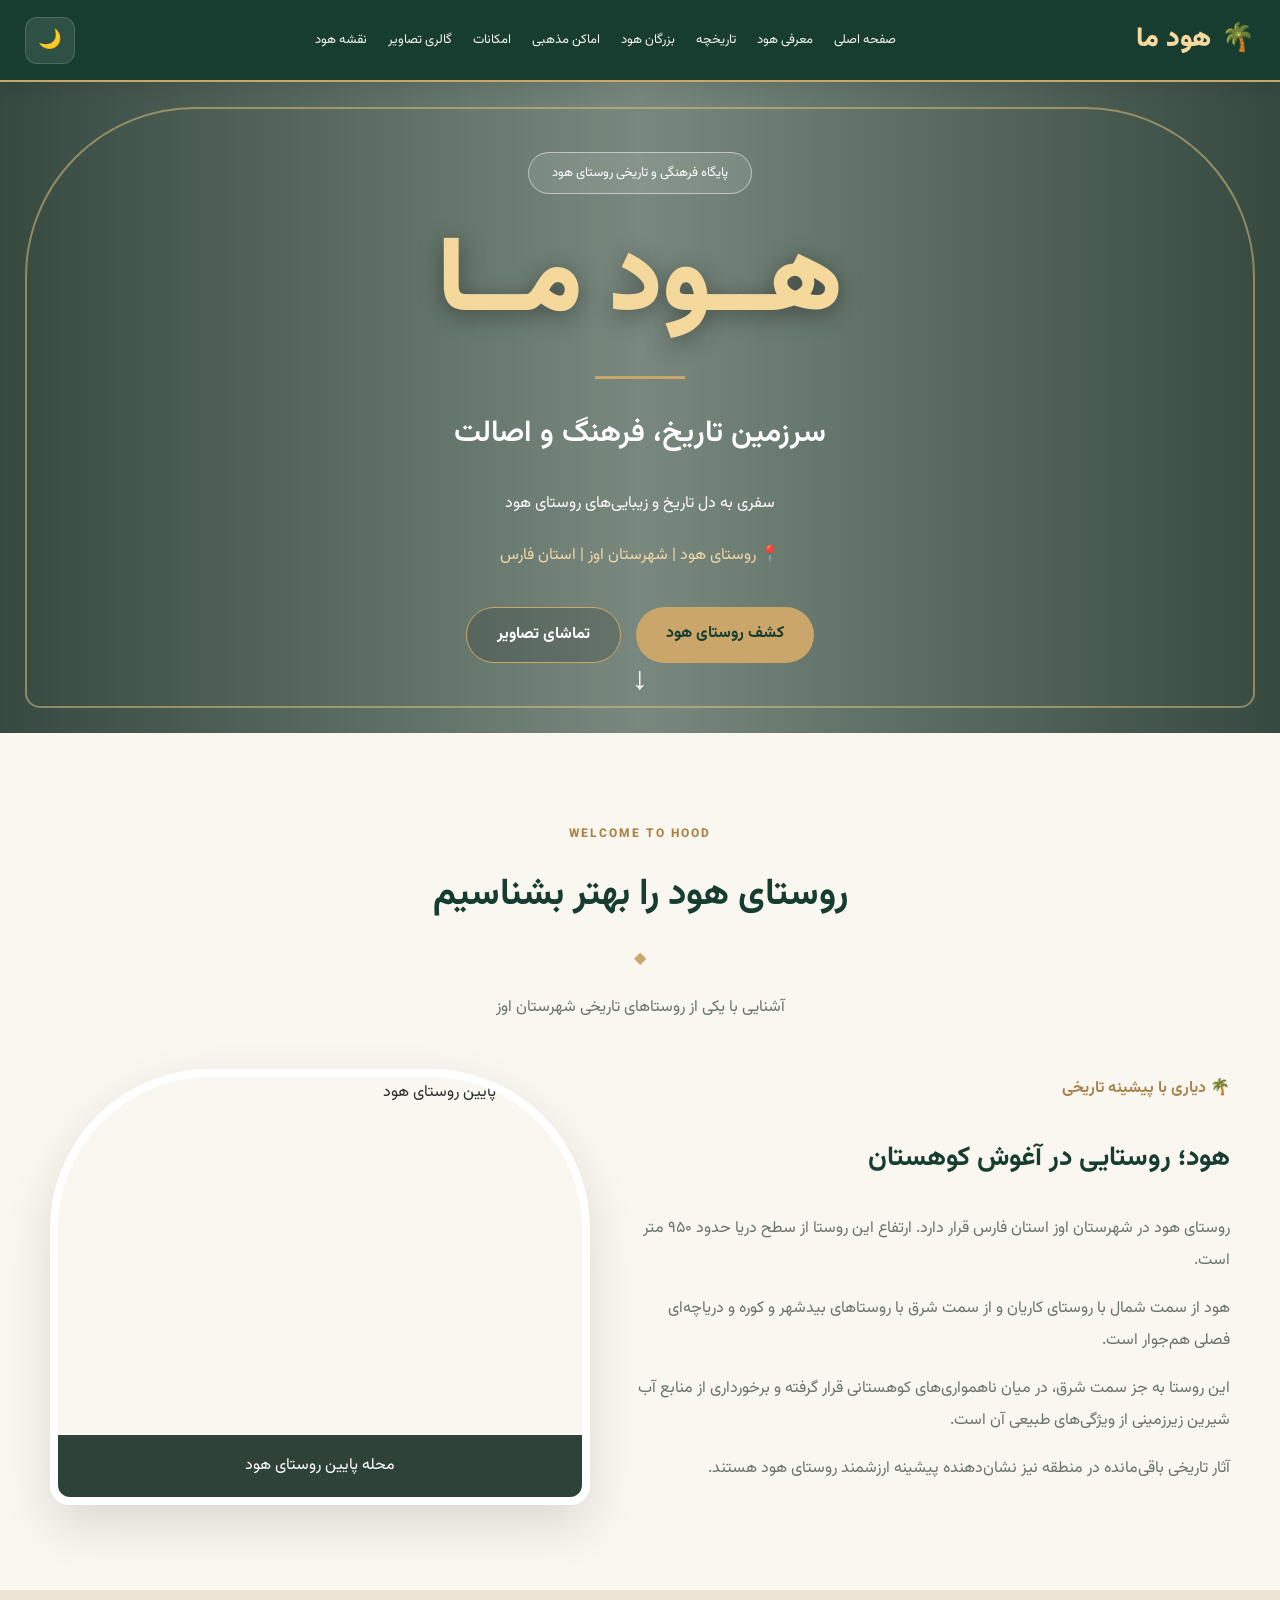
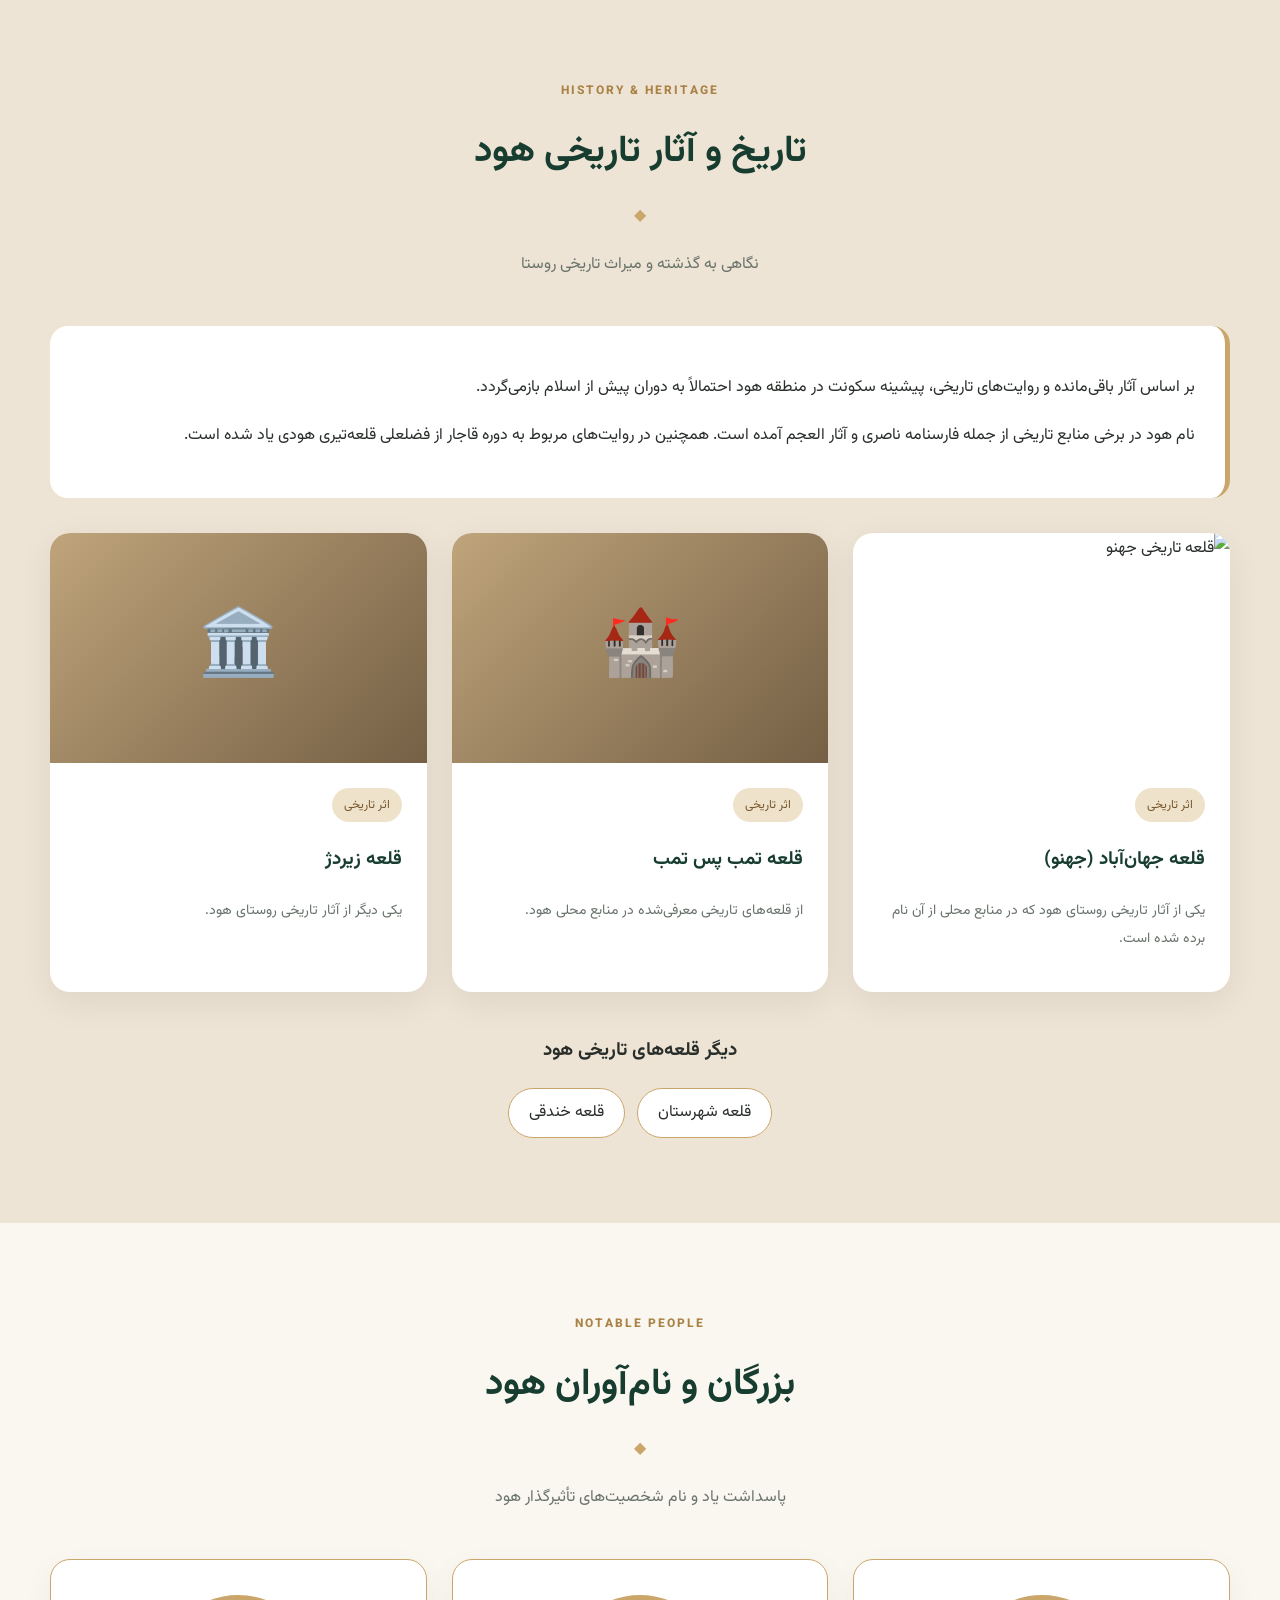
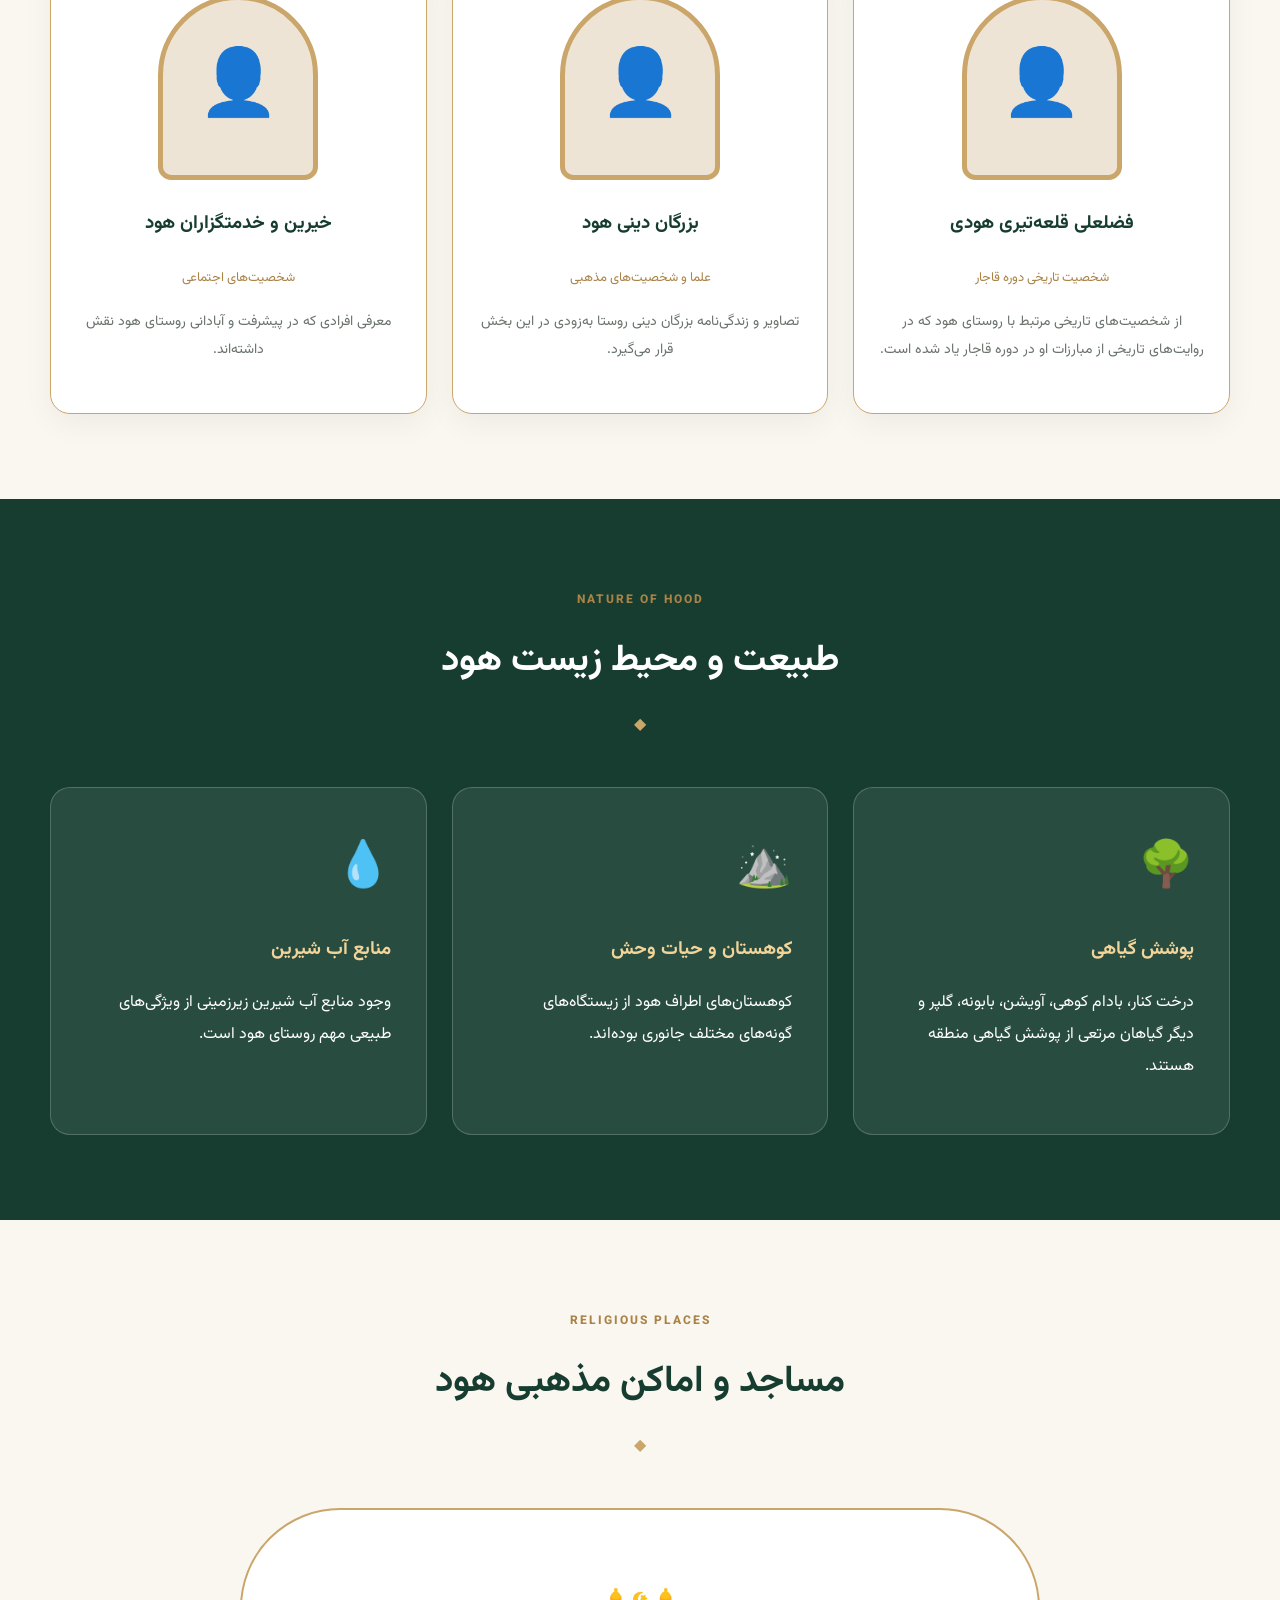
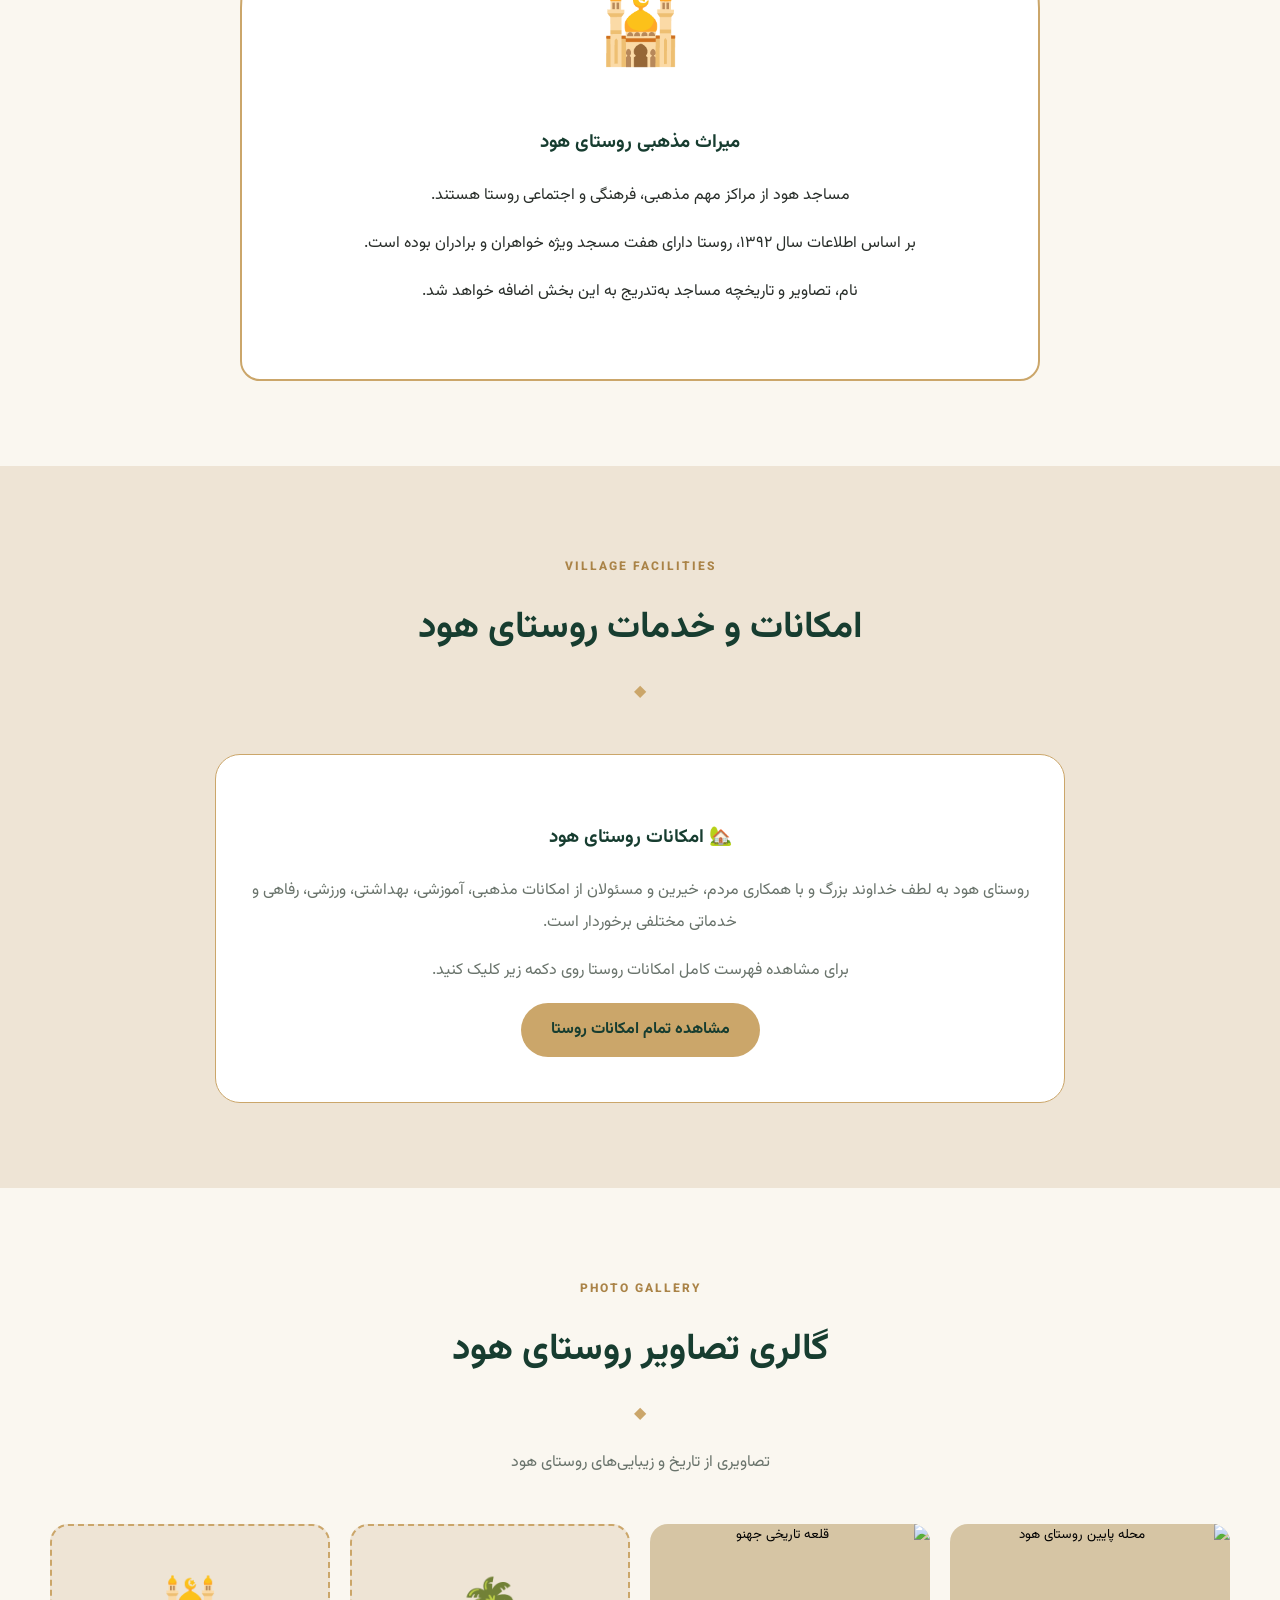
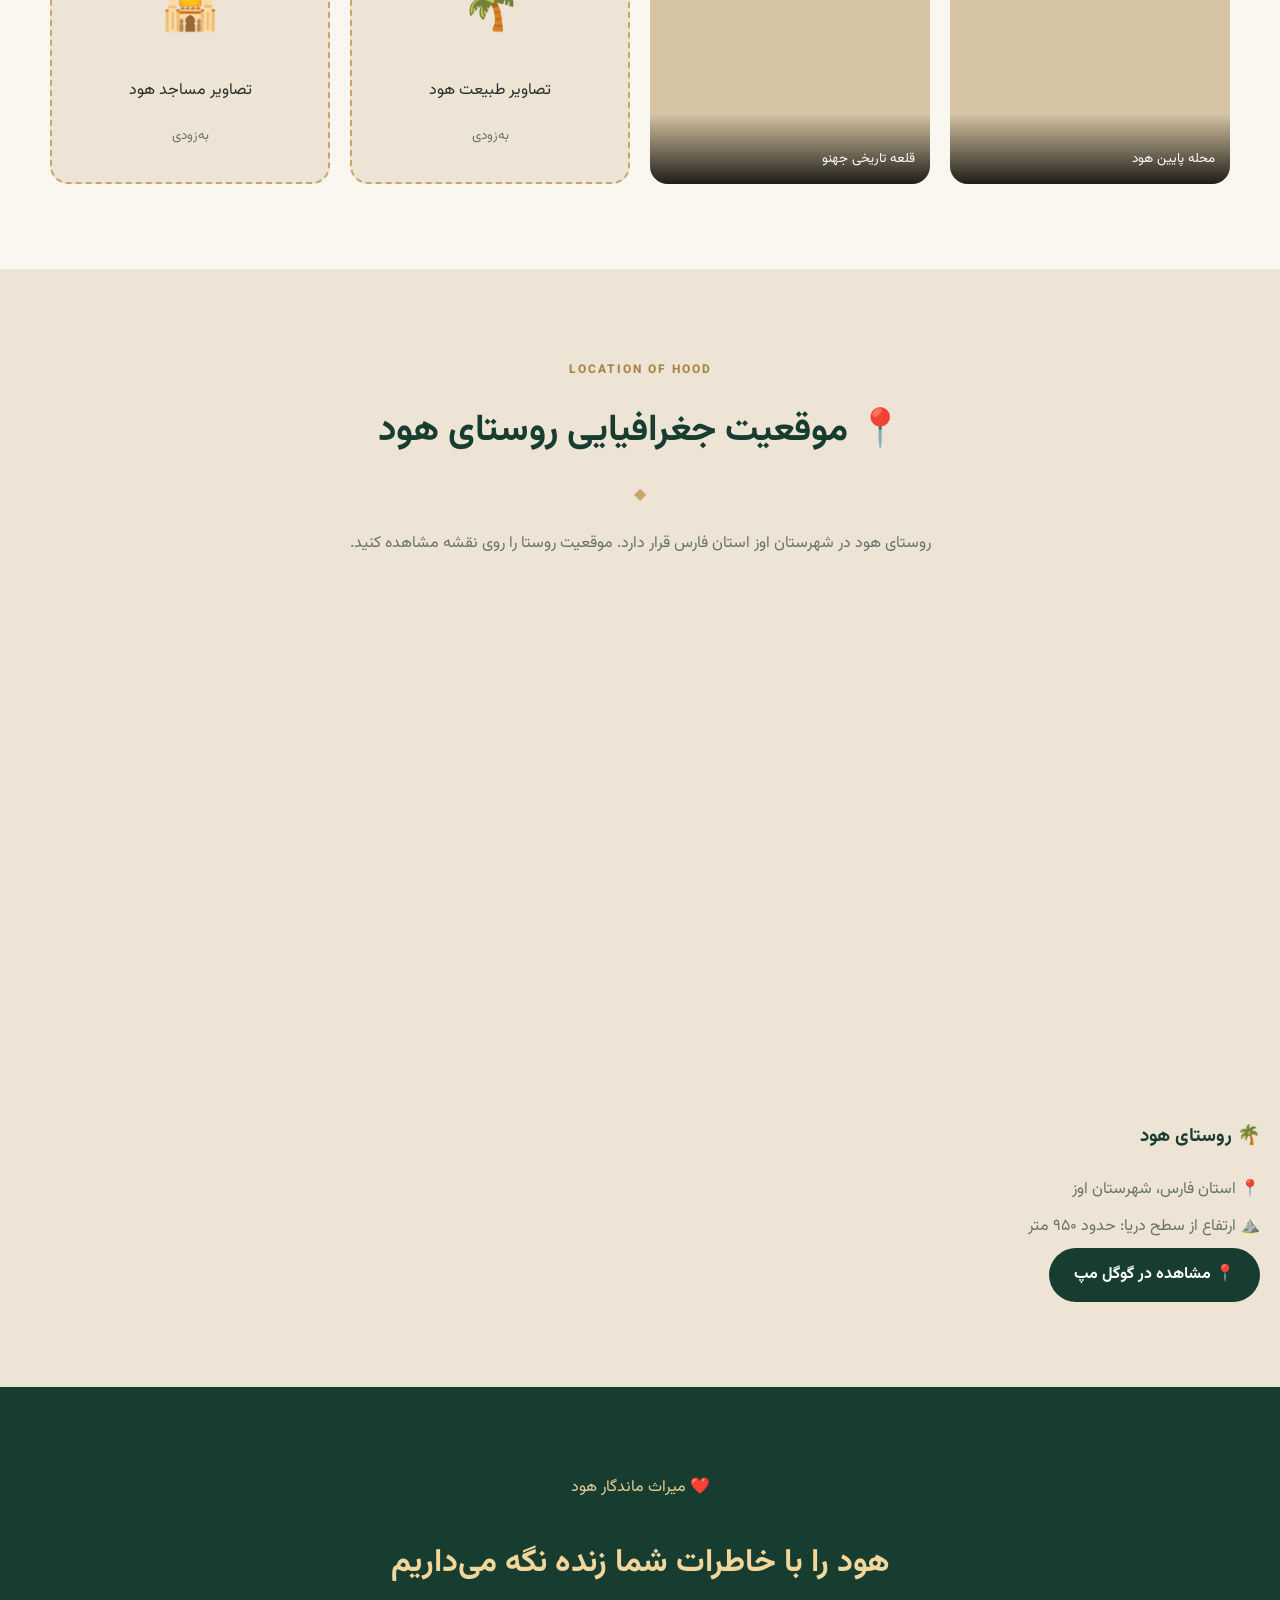
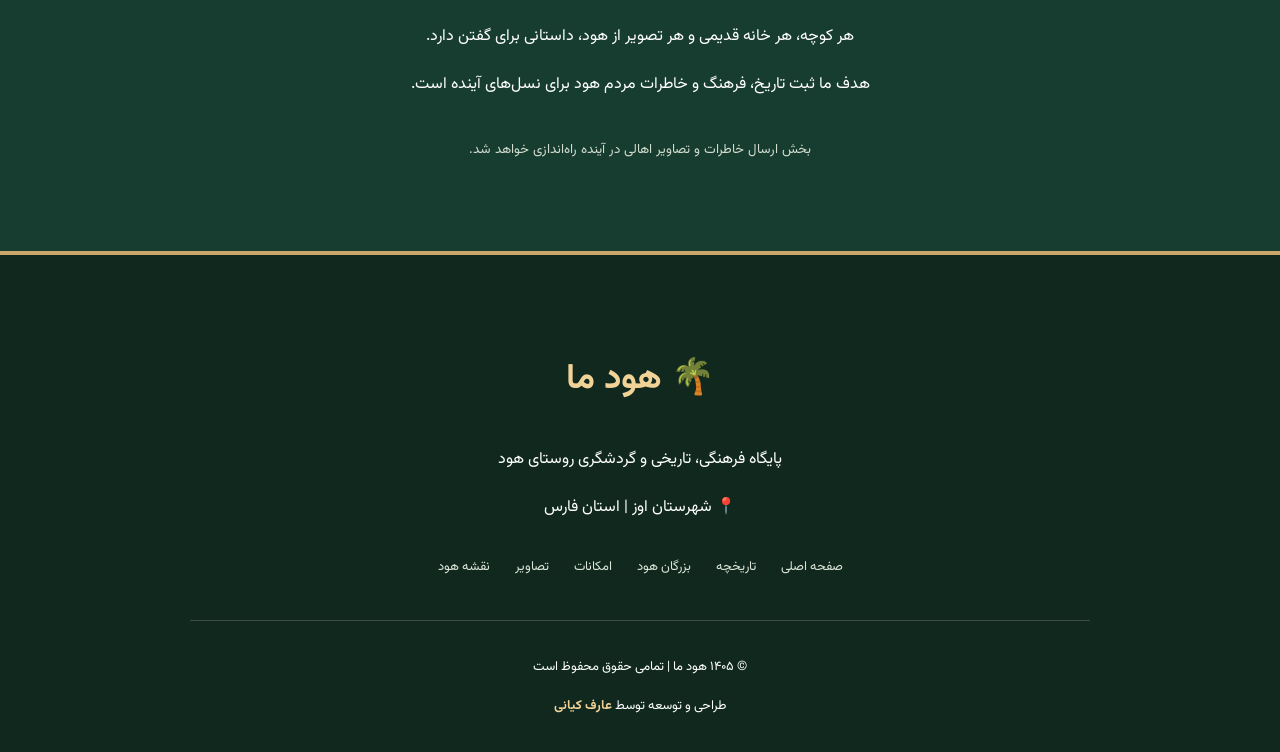
==== index.html @ dbaf9553 "Update index.html" ====
<!DOCTYPE html>
<html lang="fa" dir="rtl">

<head>
<meta charset="UTF-8">
<meta name="viewport" content="width=device-width, initial-scale=1.0">

<title>هود ما | پایگاه فرهنگی و تاریخی روستای هود</title>

<meta name="description" content="پایگاه فرهنگی، تاریخی و گردشگری روستای هود، شهرستان اوز، استان فارس. معرفی تاریخچه، بزرگان، مساجد، طبیعت، امکانات و تصاویر هود.">

<meta name="theme-color" content="#173d30">

<link rel="preconnect" href="https://fonts.googleapis.com">

<link href="https://fonts.googleapis.com/css2?family=Vazirmatn:wght@400;500;600;700;800;900&display=swap" rel="stylesheet">

<style>

/* =========================
   HOOD MA - VERSION 5
   Designed by Aref Kiani
========================= */

:root {
  --green: #173d30;
  --green-light: #285744;
  --gold: #cba66a;
  --cream: #faf7f0;
  --sand: #eee4d5;
  --card: #ffffff;
  --text: #292e2a;
  --muted: #69736b;
  --border: #e5d8c3;
}

* {
  box-sizing: border-box;
}

html {
  scroll-behavior: smooth;
  scroll-padding-top: 90px;
}

body {
  margin: 0;
  font-family: "Vazirmatn", sans-serif;
  background: var(--cream);
  color: var(--text);
  line-height: 2;
}

body.dark {
  --cream: #111e19;
  --sand: #1c3026;
  --card: #20382c;
  --text: #f3eee3;
  --muted: #c2c8bf;
  --border: #385346;
}

a {
  text-decoration: none;
}

button {
  font-family: inherit;
  cursor: pointer;
}

img {
  max-width: 100%;
  display: block;
}

/* HEADER */

.header {
  position: sticky;
  top: 0;
  z-index: 1000;
  background: #173d30;
  border-bottom: 2px solid var(--gold);
  box-shadow: 0 5px 20px rgba(0,0,0,.1);
}

.header-inner {
  max-width: 1400px;
  margin: auto;
  min-height: 80px;
  padding: 10px 25px;
  display: flex;
  justify-content: space-between;
  align-items: center;
  gap: 20px;
}

.brand {
  display: flex;
  align-items: center;
  gap: 10px;
  font-size: 27px;
  font-weight: 900;
  color: #f6d99e;
  white-space: nowrap;
}

.nav {
  display: flex;
  align-items: center;
  gap: 21px;
}

.nav a {
  color: #f6f3ed;
  font-size: 13px;
  transition: .3s;
}

.nav a:hover {
  color: var(--gold);
}

.header-actions {
  display: flex;
  gap: 10px;
}

.icon-button {
  background: rgba(255,255,255,.1);
  color: white;
  border: 1px solid rgba(255,255,255,.15);
  border-radius: 12px;
  padding: 8px 12px;
  font-size: 19px;
}

.menu-toggle {
  display: none;
}

/* HERO */

.hero {
  min-height: 650px;
  position: relative;
  display: flex;
  align-items: center;
  justify-content: center;
  text-align: center;
  overflow: hidden;
  color: white;

  background-image:
    linear-gradient(
      90deg,
      rgba(10,35,25,.82),
      rgba(15,45,32,.55),
      rgba(10,35,25,.82)
    ),
    url("https://s5.picofile.com/file/8105186168/%D9%85%D8%AD%D9%84%D9%87_%D9%BE%D8%A7%DB%8C%DB%8C%D9%86.jpg");

  background-size: cover;
  background-position: center;
}

.hero-frame {
  position: absolute;
  inset: 25px;
  border: 2px solid rgba(232,196,132,.5);
  border-radius: 170px 170px 15px 15px;
  pointer-events: none;
}

.hero-content {
  position: relative;
  z-index: 2;
  padding: 70px 20px;
  max-width: 900px;
  animation: fadeUp 1s ease both;
}

.hero-badge {
  display: inline-block;
  border: 1px solid rgba(255,255,255,.5);
  background: rgba(255,255,255,.1);
  padding: 7px 23px;
  border-radius: 50px;
  font-size: 13px;
  backdrop-filter: blur(8px);
}

.hero h1 {
  font-size: clamp(55px,9vw,105px);
  font-weight: 900;
  color: #f5d89b;
  line-height: 1.5;
  margin: 12px 0;
  text-shadow: 0 5px 25px rgba(0,0,0,.4);
}

.hero-line {
  width: 90px;
  height: 3px;
  background: var(--gold);
  margin: 0 auto 25px;
}

.hero h2 {
  font-size: clamp(20px,3vw,30px);
  font-weight: 600;
}

.hero-location {
  margin-top: 20px;
  color: #f1d9a9;
}

.hero-buttons {
  display: flex;
  justify-content: center;
  gap: 15px;
  flex-wrap: wrap;
  margin-top: 35px;
}

.button {
  display: inline-block;
  border-radius: 50px;
  padding: 11px 30px;
  font-weight: 700;
  transition: .3s;
}

.button:hover {
  transform: translateY(-4px);
}

.button-gold {
  background: var(--gold);
  color: #173d30;
}

.button-outline {
  color: white;
  border: 1px solid var(--gold);
  background: rgba(0,0,0,.15);
}

.scroll-down {
  position: absolute;
  bottom: 20px;
  color: white;
  font-size: 32px;
  z-index: 5;
  animation: bounce 2s infinite;
}

/* GENERAL SECTIONS */

.section {
  padding: 85px 20px;
}

.container {
  max-width: 1180px;
  margin: auto;
}

.section-heading {
  text-align: center;
  margin-bottom: 45px;
}

.section-label {
  color: #aa8347;
  font-size: 12px;
  font-weight: 800;
  letter-spacing: 2px;
}

.section-heading h2 {
  font-size: clamp(25px,4vw,37px);
  color: var(--green);
  margin: 8px 0;
}

.dark .section-heading h2 {
  color: #e5c78d;
}

.heading-decoration {
  color: var(--gold);
  margin: 12px auto;
}

.section-heading p {
  color: var(--muted);
}

/* ABOUT */

.about-grid {
  display: grid;
  grid-template-columns: 1.1fr 1fr;
  gap: 45px;
  align-items: center;
}

.about-content h3 {
  color: var(--green);
  font-size: 27px;
}

.dark .about-content h3 {
  color: #e5c78d;
}

.about-content p {
  color: var(--muted);
}

.small-title {
  color: #a7834e;
  font-weight: 700;
}

.about-image {
  position: relative;
  overflow: hidden;
  border-radius: 160px 160px 20px 20px;
  border: 8px solid var(--card);
  box-shadow: 0 20px 50px rgba(0,0,0,.12);
}

.about-image img {
  width: 100%;
  height: 420px;
  object-fit: cover;
}

.image-caption {
  position: absolute;
  bottom: 0;
  left: 0;
  right: 0;
  padding: 15px;
  color: white;
  text-align: center;
  background: rgba(12,35,24,.85);
}

/* HISTORY */

.history-section {
  background: var(--sand);
}

.history-intro {
  background: var(--card);
  padding: 30px;
  border-radius: 18px;
  border-right: 5px solid var(--gold);
  margin-bottom: 35px;
}

.cards-grid {
  display: grid;
  grid-template-columns: repeat(3,1fr);
  gap: 25px;
}

.history-card {
  background: var(--card);
  border-radius: 20px;
  overflow: hidden;
  box-shadow: 0 10px 35px rgba(0,0,0,.07);
  transition: .3s;
}

.history-card:hover {
  transform: translateY(-7px);
}

.card-image,
.card-placeholder {
  height: 230px;
  overflow: hidden;
}

.card-image img {
  width: 100%;
  height: 100%;
  object-fit: cover;
}

.card-placeholder {
  background: linear-gradient(135deg,#bfa47b,#756045);
  display: flex;
  align-items: center;
  justify-content: center;
  font-size: 65px;
}

.card-content {
  padding: 25px;
}

.card-content h3 {
  color: var(--green);
}

.dark .card-content h3 {
  color: #e5c78d;
}

.card-content p {
  color: var(--muted);
  font-size: 14px;
}

.card-label {
  display: inline-block;
  background: #eee2cb;
  color: #75562d;
  border-radius: 30px;
  padding: 5px 12px;
  font-size: 12px;
}

.other-castles {
  text-align: center;
  margin-top: 40px;
}

.castle-tags {
  display: flex;
  justify-content: center;
  flex-wrap: wrap;
  gap: 12px;
}

.castle-tags span {
  padding: 8px 20px;
  background: var(--card);
  border: 1px solid var(--gold);
  border-radius: 30px;
}

/* ELDERS */

.elders-grid {
  display: grid;
  grid-template-columns: repeat(3,1fr);
  gap: 25px;
}

.elder-card {
  background: var(--card);
  padding: 35px 25px;
  text-align: center;
  border-radius: 20px;
  border: 1px solid var(--gold);
  box-shadow: 0 10px 30px rgba(0,0,0,.05);
  transition: .3s;
}

.elder-card:hover {
  transform: translateY(-6px);
}

.elder-photo {
  width: 160px;
  height: 185px;
  margin: 0 auto 25px;
  background: var(--sand);
  border: 5px solid var(--gold);
  border-radius: 90px 90px 15px 15px;
  display: flex;
  align-items: center;
  justify-content: center;
  font-size: 65px;
  overflow: hidden;
}

.elder-photo img {
  width: 100%;
  height: 100%;
  object-fit: cover;
}

.elder-card h3 {
  color: var(--green);
}

.dark .elder-card h3 {
  color: #e5c78d;
}

.elder-title {
  color: #aa8347;
  font-size: 13px;
}

.elder-card p {
  color: var(--muted);
  font-size: 14px;
}

/* NATURE */

.nature-section {
  background: var(--green);
  color: white;
}

.nature-section .section-heading h2 {
  color: white;
}

.nature-card {
  padding: 35px;
  background: rgba(255,255,255,.08);
  border: 1px solid rgba(255,255,255,.2);
  border-radius: 20px;
}

.nature-icon {
  font-size: 45px;
}

.nature-card h3 {
  color: #f2d499;
}

/* MOSQUES */

.mosque-box {
  max-width: 800px;
  text-align: center;
  margin: auto;
  background: var(--card);
  border: 2px solid var(--gold);
  border-radius: 100px 100px 20px 20px;
  padding: 55px 35px;
}

.mosque-icon {
  font-size: 70px;
}

.mosque-box h3 {
  color: var(--green);
}

.dark .mosque-box h3 {
  color: #e5c78d;
}

/* FACILITIES PREVIEW */

.facilities-preview {
  background: var(--sand);
}

.facilities-preview-box {
  background: var(--card);
  border-radius: 25px;
  padding: 45px 30px;
  text-align: center;
  border: 1px solid var(--gold);
  max-width: 850px;
  margin: auto;
}

.facilities-preview-box h3 {
  color: var(--green);
}

.dark .facilities-preview-box h3 {
  color: #e5c78d;
}

.facilities-preview-box p {
  color: var(--muted);
}

/* GALLERY */

.gallery-grid {
  display: grid;
  grid-template-columns: repeat(4,1fr);
  gap: 20px;
}

.gallery-item {
  position: relative;
  height: 260px;
  border: 0;
  padding: 0;
  overflow: hidden;
  border-radius: 18px;
  background: #d6c5a4;
}

.gallery-item img {
  width: 100%;
  height: 100%;
  object-fit: cover;
  transition: .4s;
}

.gallery-item:hover img {
  transform: scale(1.08);
}

.gallery-item span {
  position: absolute;
  bottom: 0;
  right: 0;
  left: 0;
  color: white;
  background: linear-gradient(transparent,rgba(0,0,0,.85));
  padding: 35px 15px 15px;
  text-align: right;
}

.gallery-placeholder {
  height: 260px;
  border: 2px dashed var(--gold);
  border-radius: 18px;
  background: var(--sand);
  display: flex;
  flex-direction: column;
  align-items: center;
  justify-content: center;
}

.gallery-placeholder div {
  font-size: 50px;
}

.gallery-placeholder small {
  color: var(--muted);
}

/* MAP */

.map-section {
  background: var(--sand);
}

.map-container {
  border-radius: 22px;
  overflow: hidden;
  border: 5px solid var(--card);
  box-shadow: 0 15px 45px rgba(0,0,0,.12);
  outline: 1px solid var(--gold);
}

.map-container iframe {
  display: block;
  width: 100%;
  height: 550px;
  border: none;
}

.map-location h3 {
  color: var(--green);
  margin-top: 0;
}

.dark .map-location h3 {
  color: #e5c78d;
}

.map-location p {
  margin: 5px 0;
  color: var(--muted);
}

.map-btn {
  display: inline-block;
  padding: 11px 25px;
  border-radius: 30px;
  background: var(--green);
  color: white;
  font-weight: 700;
  transition: .3s;
}

.map-btn:hover {
  transform: translateY(-3px);
  background: var(--green-light);
}

/* COMMUNITY */

.community-section {
  background: var(--green);
}

.community-content {
  text-align: center;
  max-width: 800px;
  margin: auto;
  color: white;
}

.community-content span {
  color: #e9cc92;
}

.community-content h2 {
  font-size: 32px;
  color: #f3d69c;
}

.community-content small {
  display: inline-block;
  margin-top: 20px;
  color: #d2dccf;
}

/* FOOTER */

footer {
  background: #10281e;
  color: white;
  text-align: center;
  padding: 60px 20px 20px;
  border-top: 4px solid var(--gold);
}

.footer-content h2 {
  font-size: 35px;
  color: #f1d398;
}

.footer-links {
  display: flex;
  justify-content: center;
  flex-wrap: wrap;
  gap: 25px;
  margin-top: 30px;
}

.footer-links a {
  color: #dce5d8;
  font-size: 13px;
}

.footer-bottom {
  border-top: 1px solid #3a5144;
  max-width: 900px;
  margin: 40px auto 0;
  padding-top: 20px;
  font-size: 13px;
}

.footer-bottom strong {
  color: #f1d398;
}

/* LIGHTBOX */

.lightbox {
  display: none;
  position: fixed;
  inset: 0;
  z-index: 9999;
  background: rgba(0,0,0,.94);
  align-items: center;
  justify-content: center;
  flex-direction: column;
  padding: 50px 20px;
}

.lightbox.active {
  display: flex;
}

.lightbox img {
  max-width: 95%;
  max-height: 78vh;
  object-fit: contain;
  border-radius: 10px;
}

.lightbox p {
  color: white;
}

.lightbox-close {
  position: absolute;
  top: 15px;
  left: 25px;
  background: transparent;
  border: none;
  color: white;
  font-size: 45px;
}

/* ANIMATIONS */

@keyframes fadeUp {
  from {
    opacity: 0;
    transform: translateY(35px);
  }

  to {
    opacity: 1;
    transform: translateY(0);
  }
}

@keyframes bounce {
  0%,100% {
    transform: translateY(0);
  }

  50% {
    transform: translateY(10px);
  }
}

/* RESPONSIVE */

@media(max-width:1100px) {
  .nav {
    gap: 12px;
  }

  .nav a {
    font-size: 12px;
  }
}

@media(max-width:900px) {

  .menu-toggle {
    display: block;
  }

  .nav {
    display: none;
    position: absolute;
    top: 100%;
    right: 0;
    left: 0;
    background: #173d30;
    padding: 20px;
    flex-direction: column;
    border-bottom: 2px solid var(--gold);
  }

  .nav.open {
    display: flex;
  }

  .nav a {
    font-size: 15px;
    padding: 7px;
  }

  .about-grid {
    grid-template-columns: 1fr;
  }

  .cards-grid,
  .elders-grid {
    grid-template-columns: 1fr;
  }

  .gallery-grid {
    grid-template-columns: repeat(2,1fr);
  }

  .hero {
    min-height: 580px;
  }

  .hero-frame {
    inset: 15px;
    border-radius: 100px 100px 12px 12px;
  }
}

@media(max-width:600px) {

  .header-inner {
    padding: 10px 15px;
  }

  .brand {
    font-size: 23px;
  }

  .section {
    padding: 60px 18px;
  }

  .hero h1 {
    font-size: 60px;
  }

  .hero-badge {
    font-size: 11px;
  }

  .about-image img {
    height: 310px;
  }

  .gallery-grid {
    grid-template-columns: 1fr;
  }

  .gallery-item,
  .gallery-placeholder {
    height: 250px;
  }

  .mosque-box {
    padding: 45px 20px;
  }

  .map-container iframe {
    height: 350px;
  }

  .map-info {
    padding: 22px;
  }

  .community-content h2 {
    font-size: 25px;
  }
}

@media(prefers-reduced-motion:reduce) {
  *,
  *::before,
  *::after {
    animation: none !important;
    transition: none !important;
    scroll-behavior: auto !important;
  }
}
/* =====================================
   HOOD MA V6 - MOBILE FIRST ENHANCEMENTS
===================================== */

/* Bottom Navigation */

.mobile-bottom-nav {
  display: none;
}

.mobile-more-menu {
  display: none;
}

@media (max-width: 900px) {

  body {
    padding-bottom: calc(75px + env(safe-area-inset-bottom));
  }

  .mobile-bottom-nav {
    position: fixed;
    bottom: 0;
    right: 0;
    left: 0;
    z-index: 2000;

    display: grid;
    grid-template-columns: repeat(5, 1fr);

    background: #ffffff;
    border-top: 1px solid #e8e3d9;

    box-shadow: 0 -5px 25px rgba(0,0,0,.08);

    padding: 7px 5px calc(7px + env(safe-area-inset-bottom));
  }

  .bottom-nav-item {
    display: flex;
    flex-direction: column;
    align-items: center;
    justify-content: center;

    gap: 2px;

    background: transparent;
    border: none;

    color: #777;

    font-family: Vazirmatn, sans-serif;
    font-size: 10px;

    min-height: 54px;
    padding: 4px 2px;

    text-decoration: none;
    cursor: pointer;
  }

  .bottom-icon {
    font-size: 25px;
    line-height: 1.2;
  }

  .bottom-nav-item:hover,
  .bottom-nav-item.active {
    color: #173d30;
  }

  .bottom-nav-item.active .bottom-icon {
    color: #b68a48;
  }

  /* More Menu */

  .mobile-more-menu:not([hidden]) {
    display: flex;
  }

  .mobile-more-menu {
    position: fixed;
    bottom: calc(75px + env(safe-area-inset-bottom));
    right: 12px;
    left: 12px;

    z-index: 1999;

    flex-direction: column;

    background: #ffffff;
    border: 1px solid #e5d8c3;
    border-radius: 22px;

    padding: 18px;

    box-shadow: 0 -10px 35px rgba(0,0,0,.15);

    max-height: 65vh;
    overflow-y: auto;
  }

  .more-menu-header {
    display: flex;
    justify-content: space-between;
    align-items: center;

    padding-bottom: 12px;
    margin-bottom: 8px;

    border-bottom: 1px solid #eee;
  }

  .more-menu-header strong {
    color: #173d30;
    font-size: 16px;
  }

  .more-menu-header button {
    border: none;
    background: #f3eee5;
    width: 35px;
    height: 35px;
    border-radius: 10px;
    font-size: 18px;
  }

  .mobile-more-menu a {
    padding: 12px 10px;
    color: #333;
    font-size: 14px;
    border-bottom: 1px solid #f2eee7;
  }

  .mobile-more-menu a:last-child {
    border-bottom: none;
  }

  /* Header */

  .header-inner {
    min-height: 65px;
    padding: 8px 16px;
  }

  /* Hero */

  .hero {
    min-height: 510px;
  }

  .hero-frame {
    inset: 12px;
    border-radius: 85px 85px 12px 12px;
  }

  .hero-content {
    padding: 50px 20px;
  }

  .hero h1 {
    font-size: clamp(48px, 12vw, 70px);
  }

  .hero h2 {
    font-size: 20px;
  }

  .hero-location {
    font-size: 13px;
  }

  .hero-buttons {
    gap: 10px;
  }

  .hero-buttons .button {
    padding: 10px 19px;
    font-size: 12px;
  }

  /* Sections */

  .section {
    padding: 55px 16px;
  }

  .section-heading {
    margin-bottom: 30px;
  }

  .section-heading h2 {
    font-size: 25px;
  }

  /* Cards */

  .history-card,
  .elder-card,
  .nature-card {
    border-radius: 18px;
  }

  .history-intro {
    padding: 22px;
  }

  /* Images */

  .about-image {
    border-radius: 100px 100px 16px 16px;
  }

  .about-image img {
    height: 300px;
  }

  /* Map */

  .map-container {
    border-radius: 16px;
  }

  .map-container iframe {
    height: 360px;
  }

  /* Footer */

  footer {
    padding-bottom: 35px;
  }

  /* Dark mode */

  body.dark .mobile-bottom-nav,
  body.dark .mobile-more-menu {
    background: #20382c;
    border-color: #385346;
  }

  body.dark .bottom-nav-item {
    color: #d3d9d0;
  }

  body.dark .bottom-nav-item.active {
    color: #f3d69c;
  }

  body.dark .mobile-more-menu a,
  body.dark .more-menu-header strong {
    color: #f3eee3;
  }

  body.dark .more-menu-header button {
    color: white;
    background: #385346;
  }
}
   /* Fix Mobile More Menu */

@media (max-width: 900px) {

  .mobile-bottom-nav {
    z-index: 2000;
  }

  .mobile-more-menu {
    z-index: 2001;
    bottom: calc(75px + env(safe-area-inset-bottom));
  }

  .mobile-more-menu[hidden] {
    display: none !important;
  }

  .mobile-more-menu:not([hidden]) {
    display: flex !important;
    flex-direction: column;
  }

}
</style>
   

</head>

<body>

<!-- HEADER -->

<header class="header">

<div class="header-inner">

<a href="#home" class="brand">
<span>🌴</span>
<span>هود ما</span>
</a>

<nav class="nav" id="nav">

<a href="#home">صفحه اصلی</a>
<a href="#about">معرفی هود</a>
<a href="#history">تاریخچه</a>
<a href="#elders">بزرگان هود</a>
<a href="#mosques">اماکن مذهبی</a>
<a href="facilities.html">امکانات</a>
<a href="#gallery">گالری تصاویر</a>
<a href="#map">نقشه هود</a>

</nav>

<div class="header-actions">

<button
id="themeToggle"
class="icon-button"
type="button"
aria-label="تغییر حالت شب و روز">
🌙
</button>

<button
id="menuToggle"
class="icon-button menu-toggle"
type="button"
aria-label="باز کردن منو"
aria-expanded="false"
aria-controls="nav">
☰
</button>

</div>

</div>

</header>


<!-- HERO -->

<section class="hero" id="home">

<div class="hero-frame"></div>

<div class="hero-content">

<div class="hero-badge">
پایگاه فرهنگی و تاریخی روستای هود
</div>

<h1>هــود مــا</h1>

<div class="hero-line"></div>

<h2>سرزمین تاریخ، فرهنگ و اصالت</h2>

<p>
سفری به دل تاریخ و زیبایی‌های روستای هود
</p>

<div class="hero-location">
📍 روستای هود | شهرستان اوز | استان فارس
</div>

<div class="hero-buttons">

<a href="#about" class="button button-gold">
کشف روستای هود
</a>

<a href="#gallery" class="button button-outline">
تماشای تصاویر
</a>

</div>

</div>

<a href="#about" class="scroll-down" aria-label="مشاهده بخش بعدی">
↓
</a>

</section>


<!-- ABOUT -->

<section class="section about-section" id="about">

<div class="container">

<div class="section-heading">
<span class="section-label">WELCOME TO HOOD</span>
<h2>روستای هود را بهتر بشناسیم</h2>
<div class="heading-decoration">◆</div>
<p>آشنایی با یکی از روستاهای تاریخی شهرستان اوز</p>
</div>

<div class="about-grid">

<div class="about-content">

<span class="small-title">
🌴 دیاری با پیشینه تاریخی
</span>

<h3>هود؛ روستایی در آغوش کوهستان</h3>

<p>
روستای هود در شهرستان اوز استان فارس قرار دارد.
ارتفاع این روستا از سطح دریا حدود ۹۵۰ متر است.
</p>

<p>
هود از سمت شمال با روستای کاریان و از سمت شرق
با روستاهای بیدشهر و کوره و دریاچه‌ای فصلی
هم‌جوار است.
</p>

<p>
این روستا به جز سمت شرق، در میان ناهمواری‌های
کوهستانی قرار گرفته و برخورداری از منابع آب
شیرین زیرزمینی از ویژگی‌های طبیعی آن است.
</p>

<p>
آثار تاریخی باقی‌مانده در منطقه نیز نشان‌دهنده
پیشینه ارزشمند روستای هود هستند.
</p>

</div>

<div class="about-image">

<img
src="https://s5.picofile.com/file/8105186168/%D9%85%D8%AD%D9%84%D9%87_%D9%BE%D8%A7%DB%8C%DB%8C%D9%86.jpg"
alt="نمای محله پایین روستای هود"
loading="lazy">

<div class="image-caption">
محله پایین روستای هود
</div>

</div>

</div>

</div>

</section>


<!-- HISTORY -->

<section class="section history-section" id="history">

<div class="container">

<div class="section-heading">
<span class="section-label">HISTORY & HERITAGE</span>
<h2>تاریخ و آثار تاریخی هود</h2>
<div class="heading-decoration">◆</div>
<p>نگاهی به گذشته و میراث تاریخی روستا</p>
</div>

<div class="history-intro">

<p>
بر اساس آثار باقی‌مانده و روایت‌های تاریخی،
پیشینه سکونت در منطقه هود احتمالاً به دوران
پیش از اسلام بازمی‌گردد.
</p>

<p>
نام هود در برخی منابع تاریخی از جمله
فارسنامه ناصری و آثار العجم آمده است.
همچنین در روایت‌های مربوط به دوره قاجار
از فضلعلی قلعه‌تیری هودی یاد شده است.
</p>

</div>

<div class="cards-grid">

<article class="history-card">

<div class="card-image">

<img
src="https://s5.picofile.com/file/8106535884/%D9%82%D9%84%D8%B9%D9%87_%D8%AC%D9%87%D9%86%D9%88.jpg"
alt="قلعه تاریخی جهنو"
loading="lazy">

</div>

<div class="card-content">
<span class="card-label">اثر تاریخی</span>
<h3>قلعه جهان‌آباد (جهنو)</h3>
<p>
یکی از آثار تاریخی روستای هود که در منابع
محلی از آن نام برده شده است.
</p>
</div>

</article>


<article class="history-card">

<div class="card-placeholder">🏰</div>

<div class="card-content">
<span class="card-label">اثر تاریخی</span>
<h3>قلعه تمب پس تمب</h3>
<p>
از قلعه‌های تاریخی معرفی‌شده در منابع محلی هود.
</p>
</div>

</article>


<article class="history-card">

<div class="card-placeholder">🏛️</div>

<div class="card-content">
<span class="card-label">اثر تاریخی</span>
<h3>قلعه زیردژ</h3>
<p>
یکی دیگر از آثار تاریخی روستای هود.
</p>
</div>

</article>

</div>

<div class="other-castles">

<h3>دیگر قلعه‌های تاریخی هود</h3>

<div class="castle-tags">
<span>قلعه شهرستان</span>
<span>قلعه خندقی</span>
</div>

</div>

</div>

</section>


<!-- ELDERS -->

<section class="section elders-section" id="elders">

<div class="container">

<div class="section-heading">
<span class="section-label">NOTABLE PEOPLE</span>
<h2>بزرگان و نام‌آوران هود</h2>
<div class="heading-decoration">◆</div>
<p>پاسداشت یاد و نام شخصیت‌های تأثیرگذار هود</p>
</div>

<div class="elders-grid">

<article class="elder-card">

<div class="elder-photo">👤</div>

<h3>فضلعلی قلعه‌تیری هودی</h3>

<span class="elder-title">
شخصیت تاریخی دوره قاجار
</span>

<p>
از شخصیت‌های تاریخی مرتبط با روستای هود
که در روایت‌های تاریخی از مبارزات او
در دوره قاجار یاد شده است.
</p>

</article>


<article class="elder-card">

<div class="elder-photo">👤</div>

<h3>بزرگان دینی هود</h3>

<span class="elder-title">
علما و شخصیت‌های مذهبی
</span>

<p>
تصاویر و زندگی‌نامه بزرگان دینی روستا
به‌زودی در این بخش قرار می‌گیرد.
</p>

</article>


<article class="elder-card">

<div class="elder-photo">👤</div>

<h3>خیرین و خدمتگزاران هود</h3>

<span class="elder-title">
شخصیت‌های اجتماعی
</span>

<p>
معرفی افرادی که در پیشرفت و آبادانی
روستای هود نقش داشته‌اند.
</p>

</article>

</div>

</div>

</section>


<!-- NATURE -->

<section class="section nature-section" id="nature">

<div class="container">

<div class="section-heading">
<span class="section-label">NATURE OF HOOD</span>
<h2>طبیعت و محیط زیست هود</h2>
<div class="heading-decoration">◆</div>
</div>

<div class="cards-grid">

<div class="nature-card">
<div class="nature-icon">🌳</div>
<h3>پوشش گیاهی</h3>
<p>
درخت کنار، بادام کوهی، آویشن، بابونه،
گلپر و دیگر گیاهان مرتعی از پوشش
گیاهی منطقه هستند.
</p>
</div>

<div class="nature-card">
<div class="nature-icon">⛰️</div>
<h3>کوهستان و حیات وحش</h3>
<p>
کوهستان‌های اطراف هود از زیستگاه‌های
گونه‌های مختلف جانوری بوده‌اند.
</p>
</div>

<div class="nature-card">
<div class="nature-icon">💧</div>
<h3>منابع آب شیرین</h3>
<p>
وجود منابع آب شیرین زیرزمینی از
ویژگی‌های طبیعی مهم روستای هود است.
</p>
</div>

</div>

</div>

</section>


<!-- MOSQUES -->

<section class="section mosques-section" id="mosques">

<div class="container">

<div class="section-heading">
<span class="section-label">RELIGIOUS PLACES</span>
<h2>مساجد و اماکن مذهبی هود</h2>
<div class="heading-decoration">◆</div>
</div>

<div class="mosque-box">

<div class="mosque-icon">🕌</div>

<h3>میراث مذهبی روستای هود</h3>

<p>
مساجد هود از مراکز مهم مذهبی، فرهنگی و اجتماعی
روستا هستند.
</p>

<p>
بر اساس اطلاعات سال ۱۳۹۲، روستا دارای هفت مسجد
ویژه خواهران و برادران بوده است.
</p>

<p>
نام، تصاویر و تاریخچه مساجد به‌تدریج
به این بخش اضافه خواهد شد.
</p>

</div>

</div>

</section>


<!-- FACILITIES -->

<section class="section facilities-preview" id="facilities">

<div class="container">

<div class="section-heading">
<span class="section-label">VILLAGE FACILITIES</span>
<h2>امکانات و خدمات روستای هود</h2>
<div class="heading-decoration">◆</div>
</div>

<div class="facilities-preview-box">

<h3>🏡 امکانات روستای هود</h3>

<p>
روستای هود به لطف خداوند بزرگ و با همکاری
مردم، خیرین و مسئولان از امکانات مذهبی،
آموزشی، بهداشتی، ورزشی، رفاهی و خدماتی
مختلفی برخوردار است.
</p>

<p>
برای مشاهده فهرست کامل امکانات روستا
روی دکمه زیر کلیک کنید.
</p>

<a href="facilities.html" class="button button-gold">
مشاهده تمام امکانات روستا
</a>

</div>

</div>

</section>


<!-- GALLERY -->

<section class="section gallery-section" id="gallery">

<div class="container">

<div class="section-heading">
<span class="section-label">PHOTO GALLERY</span>
<h2>گالری تصاویر روستای هود</h2>
<div class="heading-decoration">◆</div>
<p>تصاویری از تاریخ و زیبایی‌های روستای هود</p>
</div>

<div class="gallery-grid">

<button class="gallery-item" type="button">

<img
src="https://s5.picofile.com/file/8105186168/%D9%85%D8%AD%D9%84%D9%87_%D9%BE%D8%A7%DB%8C%DB%8C%D9%86.jpg"
alt="محله پایین روستای هود"
loading="lazy">

<span>محله پایین هود</span>

</button>


<button class="gallery-item" type="button">

<img
src="https://s5.picofile.com/file/8106535884/%D9%82%D9%84%D8%B9%D9%87_%D8%AC%D9%87%D9%86%D9%88.jpg"
alt="قلعه تاریخی جهنو"
loading="lazy">

<span>قلعه تاریخی جهنو</span>

</button>


<div class="gallery-placeholder">
<div>🌴</div>
<p>تصاویر طبیعت هود</p>
<small>به‌زودی</small>
</div>

<div class="gallery-placeholder">
<div>🕌</div>
<p>تصاویر مساجد هود</p>
<small>به‌زودی</small>
</div>

</div>

</div>

</section>


<!-- GOOGLE MAP -->

<section class="section map-section" id="map">

<div class="container">

<div class="section-heading">

<span class="section-label">LOCATION OF HOOD</span>

<h2>📍 موقعیت جغرافیایی روستای هود</h2>

<div class="heading-decoration">◆</div>

<p>
روستای هود در شهرستان اوز استان فارس قرار دارد.
موقعیت روستا را روی نقشه مشاهده کنید.
</p>

</div>

<iframe
  src="https://maps.google.com/maps?q=27.963139,53.666582&z=14&output=embed"
  width="100%"
  height="500"
  style="border:0;"
  allowfullscreen
  loading="lazy"
  referrerpolicy="strict-origin-when-cross-origin"
  title="نقشه روستای هود و مناطق اطراف">
</iframe>

</div>

<div class="map-info">

<div class="map-location">

<h3>🌴 روستای هود</h3>

<p>📍 استان فارس، شهرستان اوز</p>

<p>⛰️ ارتفاع از سطح دریا: حدود ۹۵۰ متر</p>

</div>

<a
href="https://www.google.com/maps/search/?api=1&query=27.963139%2C53.666582"
target="_blank"
rel="noopener noreferrer"
class="map-btn">

📍 مشاهده در گوگل مپ

</a>

</div>

</div>

</section>


<!-- COMMUNITY -->

<section class="section community-section" id="community">

<div class="container">

<div class="community-content">

<span>❤️ میراث ماندگار هود</span>

<h2>هود را با خاطرات شما زنده نگه می‌داریم</h2>

<p>
هر کوچه، هر خانه قدیمی و هر تصویر از هود،
داستانی برای گفتن دارد.
</p>

<p>
هدف ما ثبت تاریخ، فرهنگ و خاطرات مردم هود
برای نسل‌های آینده است.
</p>

<small>
بخش ارسال خاطرات و تصاویر اهالی در آینده راه‌اندازی خواهد شد.
</small>

</div>

</div>

</section>


<!-- FOOTER -->

<footer>

<div class="footer-content">

<h2>🌴 هود ما</h2>

<p>
پایگاه فرهنگی، تاریخی و گردشگری روستای هود
</p>

<p>
📍 شهرستان اوز | استان فارس
</p>

<div class="footer-links">

<a href="#home">صفحه اصلی</a>
<a href="#history">تاریخچه</a>
<a href="#elders">بزرگان هود</a>
<a href="facilities.html">امکانات</a>
<a href="#gallery">تصاویر</a>
<a href="#map">نقشه هود</a>

</div>

</div>

<div class="footer-bottom">

<p>
© ۱۴۰۵ هود ما | تمامی حقوق محفوظ است
</p>

<p>
طراحی و توسعه توسط
<strong>عارف کیانی</strong>
</p>

</div>

</footer>


<!-- IMAGE VIEWER -->

<div
class="lightbox"
id="lightbox"
role="dialog"
aria-modal="true"
aria-label="نمایش تصویر"
aria-hidden="true">

<button
class="lightbox-close"
id="closeLightbox"
type="button"
aria-label="بستن تصویر">
×
</button>

<img id="lightboxImage" src="" alt="">

<p id="lightboxCaption"></p>

</div>


<script>

// HOOD MA V5
// Designed by Aref Kiani

// MOBILE MENU

const menuToggle = document.getElementById("menuToggle");
const nav = document.getElementById("nav");

menuToggle.addEventListener("click", () => {

  const isOpen = nav.classList.toggle("open");

  menuToggle.textContent = isOpen ? "✕" : "☰";

  menuToggle.setAttribute(
    "aria-expanded",
    String(isOpen)
  );

});

document.querySelectorAll(".nav a").forEach(link => {

  link.addEventListener("click", () => {

    nav.classList.remove("open");

    menuToggle.textContent = "☰";

    menuToggle.setAttribute("aria-expanded", "false");

  });

});


// DARK MODE

const themeToggle = document.getElementById("themeToggle");

try {

  const savedTheme = localStorage.getItem("hood-theme");

  if (savedTheme === "dark") {

    document.body.classList.add("dark");

    themeToggle.textContent = "☀️";

  }

} catch (error) {
  // Site remains functional if local storage is unavailable.
}

themeToggle.addEventListener("click", () => {

  const isDark = document.body.classList.toggle("dark");

  themeToggle.textContent = isDark ? "☀️" : "🌙";

  try {

    localStorage.setItem(
      "hood-theme",
      isDark ? "dark" : "light"
    );

  } catch (error) {
    // Theme still works for the current visit.
  }

});


// IMAGE GALLERY

const lightbox = document.getElementById("lightbox");

const lightboxImage = document.getElementById("lightboxImage");

const lightboxCaption = document.getElementById("lightboxCaption");

const closeLightbox = document.getElementById("closeLightbox");

let previousFocus = null;

function closeGallery() {

  lightbox.classList.remove("active");

  lightbox.setAttribute("aria-hidden", "true");

  lightboxImage.removeAttribute("src");

  document.body.style.overflow = "";

  if (previousFocus) {
    previousFocus.focus();
  }

}

document.querySelectorAll(".gallery-item").forEach(item => {

  item.addEventListener("click", () => {

    const image = item.querySelector("img");

    if (!image) return;

    previousFocus = document.activeElement;

    lightboxImage.src = image.src;

    lightboxImage.alt = image.alt;

    lightboxCaption.textContent = image.alt;

    lightbox.classList.add("active");

    lightbox.setAttribute("aria-hidden", "false");

    document.body.style.overflow = "hidden";

    closeLightbox.focus();

  });

});

closeLightbox.addEventListener("click", closeGallery);

lightbox.addEventListener("click", event => {

  if (event.target === lightbox) {
    closeGallery();
  }

});

document.addEventListener("keydown", event => {

  if (!lightbox.classList.contains("active")) return;

  if (event.key === "Escape") {
    closeGallery();
  }

  if (event.key === "Tab") {
    event.preventDefault();
    closeLightbox.focus();
  }

});
// MOBILE MORE MENU - FIXED

const moreButton = document.getElementById("moreMenuButton");
const morePanel = document.getElementById("mobileMoreMenu");
const moreCloseButton = document.getElementById("closeMoreMenu");

if (moreButton && morePanel) {

  function closeMobileMore() {
    morePanel.hidden = true;
    moreButton.setAttribute("aria-expanded", "false");
  }

  moreButton.addEventListener("click", function(event) {
    event.stopPropagation();

    const isClosed = morePanel.hidden;

    morePanel.hidden = !isClosed;
    moreButton.setAttribute("aria-expanded", String(isClosed));
  });

  if (moreCloseButton) {
    moreCloseButton.addEventListener("click", closeMobileMore);
  }

  morePanel.querySelectorAll("a").forEach(function(link) {
    link.addEventListener("click", closeMobileMore);
  });

  document.addEventListener("click", function(event) {
    if (
      !morePanel.hidden &&
      !morePanel.contains(event.target) &&
      !moreButton.contains(event.target)
    ) {
      closeMobileMore();
    }
  });

  document.addEventListener("keydown", function(event) {
    if (event.key === "Escape") {
      closeMobileMore();
    }
  });

}

closeMoreMenu.addEventListener("click", hideMoreMenu);

document.querySelectorAll(".mobile-more-menu a").forEach(link => {
  link.addEventListener("click", hideMoreMenu);
});

document.querySelectorAll(".mobile-bottom-nav a").forEach(link => {
  link.addEventListener("click", hideMoreMenu);
});

document.addEventListener("keydown", event => {
  if (event.key === "Escape") hideMoreMenu();
});

document.addEventListener("click", event => {

  if (
    !mobileMoreMenu.hidden &&
    !mobileMoreMenu.contains(event.target) &&
    !moreMenuButton.contains(event.target)
  ) {
    hideMoreMenu();
  }

});
</script>
<!-- MOBILE BOTTOM NAVIGATION -->

<nav class="mobile-bottom-nav" aria-label="دسترسی سریع موبایل">

  <a href="#home" class="bottom-nav-item active">
    <span class="bottom-icon">⌂</span>
    <span>خانه</span>
  </a>

  <a href="#history" class="bottom-nav-item">
    <span class="bottom-icon">▤</span>
    <span>تاریخچه</span>
  </a>

  <a href="#gallery" class="bottom-nav-item">
    <span class="bottom-icon">▧</span>
    <span>تصاویر</span>
  </a>

  <a href="#map" class="bottom-nav-item">
    <span class="bottom-icon">⌖</span>
    <span>نقشه</span>
  </a>

  <button
    type="button"
    class="bottom-nav-item"
    id="moreMenuButton"
    aria-expanded="false"
    aria-controls="mobileMoreMenu">

    <span class="bottom-icon">☰</span>
    <span>بیشتر</span>

  </button>

</nav>


<!-- MORE MENU -->

<div class="mobile-more-menu" id="mobileMoreMenu" hidden>

  <div class="more-menu-header">
    <strong>بخش‌های هود ما</strong>

    <button
      type="button"
      id="closeMoreMenu"
      aria-label="بستن منو">
      ✕
    </button>
  </div>

  <a href="#about">معرفی روستای هود</a>

  <a href="#elders">بزرگان و نام‌آوران هود</a>

  <a href="#mosques">مساجد و اماکن مذهبی</a>

  <a href="#nature">طبیعت هود</a>

  <a href="facilities.html">امکانات روستا</a>

</div>
</body>
</html>
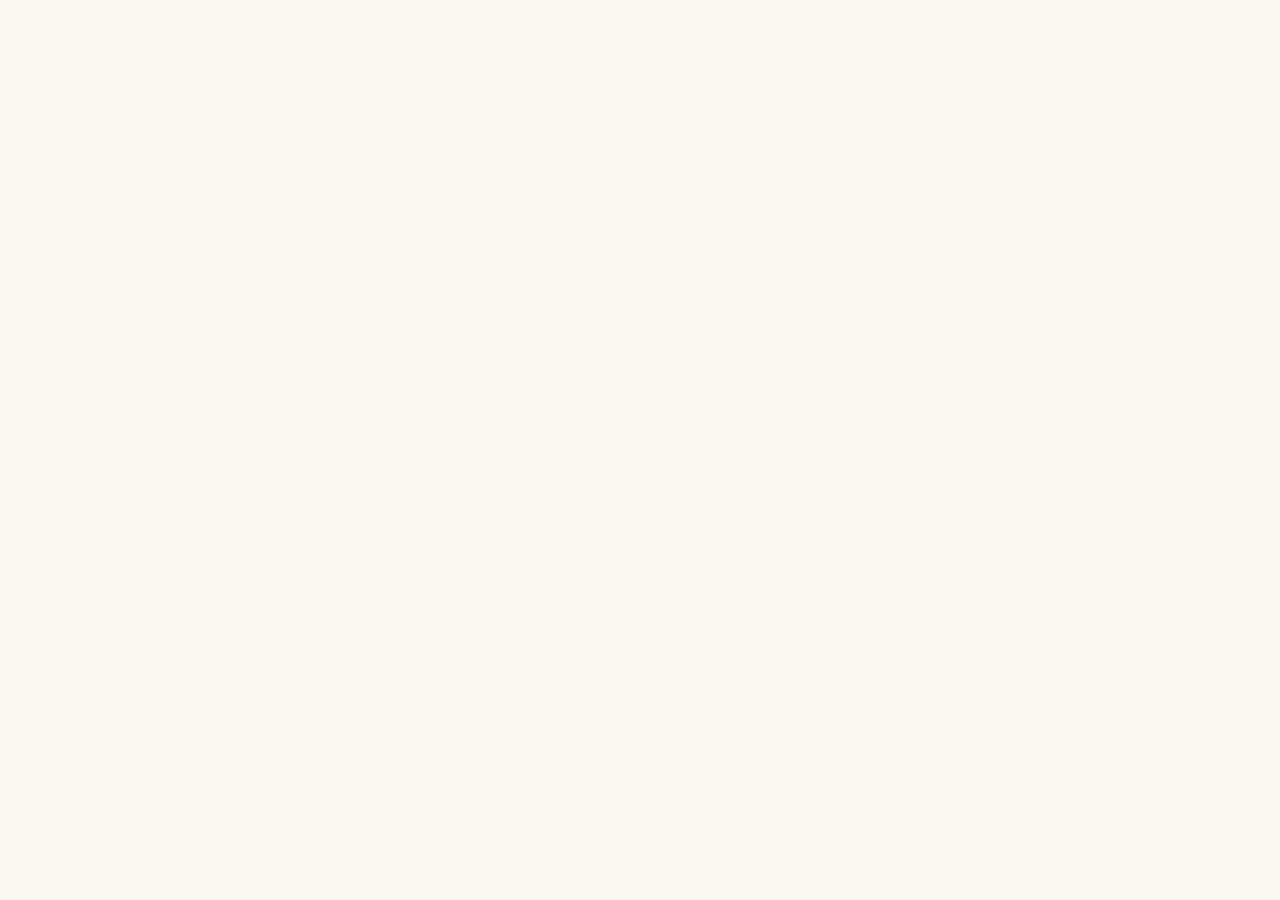
==== commit cec679ad: "Update index.html" ====
--- a/index.html
+++ b/index.html
@@ -7,31 +7,23 @@
 
 <title>هود ما | پایگاه فرهنگی و تاریخی روستای هود</title>
 
-<meta name="description" content="پایگاه فرهنگی، تاریخی و گردشگری روستای هود، شهرستان اوز، استان فارس. معرفی تاریخچه، بزرگان، مساجد، طبیعت، امکانات و تصاویر هود.">
+<meta name="description" content="آشنایی با روستای هود، شهرستان اوز، استان فارس؛ تاریخچه، بزرگان، مساجد، طبیعت، تصاویر و امکانات روستا.">
 
 <meta name="theme-color" content="#173d30">
 
-<link rel="preconnect" href="https://fonts.googleapis.com">
-
-<link href="https://fonts.googleapis.com/css2?family=Vazirmatn:wght@400;500;600;700;800;900&display=swap" rel="stylesheet">
+<link href="https://fonts.googleapis.com/css2?family=Vazirmatn:wght@400;500;600;700;900&display=swap" rel="stylesheet">
 
 <style>
-
-/* =========================
-   HOOD MA - VERSION 5
-   Designed by Aref Kiani
-========================= */
 
 :root {
   --green: #173d30;
   --green-light: #285744;
   --gold: #cba66a;
   --cream: #faf7f0;
-  --sand: #eee4d5;
   --card: #ffffff;
-  --text: #292e2a;
-  --muted: #69736b;
-  --border: #e5d8c3;
+  --text: #29312c;
+  --muted: #71776f;
+  --border: #e7ddcc;
 }
 
 * {
@@ -40,24 +32,23 @@
 
 html {
   scroll-behavior: smooth;
-  scroll-padding-top: 90px;
 }
 
 body {
   margin: 0;
-  font-family: "Vazirmatn", sans-serif;
   background: var(--cream);
   color: var(--text);
-  line-height: 2;
+  font-family: Vazirmatn, sans-serif;
+  line-height: 1.85;
+  padding-bottom: 76px;
 }
 
 body.dark {
-  --cream: #111e19;
-  --sand: #1c3026;
+  --cream: #122019;
   --card: #20382c;
   --text: #f3eee3;
-  --muted: #c2c8bf;
-  --border: #385346;
+  --muted: #c1c9c0;
+  --border: #3b5547;
 }
 
 a {
@@ -66,2170 +57,170 @@
 
 button {
   font-family: inherit;
-  cursor: pointer;
-}
-
-img {
-  max-width: 100%;
-  display: block;
-}
-
-/* HEADER */
+}
 
 .header {
   position: sticky;
   top: 0;
-  z-index: 1000;
+  z-index: 100;
   background: #173d30;
   border-bottom: 2px solid var(--gold);
-  box-shadow: 0 5px 20px rgba(0,0,0,.1);
 }
 
 .header-inner {
-  max-width: 1400px;
-  margin: auto;
-  min-height: 80px;
-  padding: 10px 25px;
-  display: flex;
-  justify-content: space-between;
-  align-items: center;
-  gap: 20px;
-}
-
-.brand {
+  height: 60px;
+  padding: 0 15px;
   display: flex;
   align-items: center;
-  gap: 10px;
-  font-size: 27px;
+  justify-content: space-between;
+}
+
+.brand {
+  color: #f6d99e;
+  font-size: 21px;
   font-weight: 900;
-  color: #f6d99e;
-  white-space: nowrap;
-}
-
-.nav {
-  display: flex;
-  align-items: center;
-  gap: 21px;
-}
-
-.nav a {
-  color: #f6f3ed;
-  font-size: 13px;
-  transition: .3s;
-}
-
-.nav a:hover {
-  color: var(--gold);
-}
-
-.header-actions {
-  display: flex;
-  gap: 10px;
-}
-
-.icon-button {
+}
+
+.theme-button {
   background: rgba(255,255,255,.1);
-  color: white;
-  border: 1px solid rgba(255,255,255,.15);
-  border-radius: 12px;
-  padding: 8px 12px;
-  font-size: 19px;
-}
-
-.menu-toggle {
-  display: none;
-}
-
-/* HERO */
+  border: 1px solid rgba(255,255,255,.2);
+  color: white;
+  border-radius: 10px;
+  padding: 7px 11px;
+  font-size: 18px;
+  cursor: pointer;
+}
 
 .hero {
-  min-height: 650px;
-  position: relative;
+  height: 370px;
+  background:
+    linear-gradient(rgba(12,39,27,.65),rgba(12,39,27,.72)),
+    url("https://s5.picofile.com/file/8105186168/%D9%85%D8%AD%D9%84%D9%87_%D9%BE%D8%A7%DB%8C%DB%8C%D9%86.jpg");
+
+  background-size: cover;
+  background-position: center;
   display: flex;
   align-items: center;
   justify-content: center;
   text-align: center;
-  overflow: hidden;
-  color: white;
-
-  background-image:
-    linear-gradient(
-      90deg,
-      rgba(10,35,25,.82),
-      rgba(15,45,32,.55),
-      rgba(10,35,25,.82)
-    ),
-    url("https://s5.picofile.com/file/8105186168/%D9%85%D8%AD%D9%84%D9%87_%D9%BE%D8%A7%DB%8C%DB%8C%D9%86.jpg");
-
-  background-size: cover;
-  background-position: center;
-}
-
-.hero-frame {
-  position: absolute;
-  inset: 25px;
-  border: 2px solid rgba(232,196,132,.5);
-  border-radius: 170px 170px 15px 15px;
-  pointer-events: none;
-}
-
-.hero-content {
-  position: relative;
-  z-index: 2;
-  padding: 70px 20px;
-  max-width: 900px;
-  animation: fadeUp 1s ease both;
-}
-
-.hero-badge {
-  display: inline-block;
-  border: 1px solid rgba(255,255,255,.5);
-  background: rgba(255,255,255,.1);
-  padding: 7px 23px;
-  border-radius: 50px;
+  color: white;
+  padding: 20px;
+}
+
+.hero h1 {
+  font-size: 48px;
+  color: #f6d99e;
+  margin: 0;
+  font-weight: 900;
+}
+
+.hero p {
+  font-size: 14px;
+}
+
+.hero-location {
+  font-size: 12px;
+  color: #f6dfb3;
+}
+
+.container {
+  max-width: 1100px;
+  margin: auto;
+  padding: 0 16px;
+}
+
+.section {
+  padding: 38px 0;
+}
+
+.section-title {
+  font-size: 22px;
+  color: var(--green);
+  margin: 0 0 20px;
+  text-align: center;
+}
+
+.dark .section-title {
+  color: #f6d99e;
+}
+
+.intro-card {
+  background: var(--card);
+  border: 1px solid var(--border);
+  border-right: 4px solid var(--gold);
+  border-radius: 15px;
+  padding: 20px;
   font-size: 13px;
-  backdrop-filter: blur(8px);
-}
-
-.hero h1 {
-  font-size: clamp(55px,9vw,105px);
-  font-weight: 900;
-  color: #f5d89b;
-  line-height: 1.5;
-  margin: 12px 0;
-  text-shadow: 0 5px 25px rgba(0,0,0,.4);
-}
-
-.hero-line {
-  width: 90px;
-  height: 3px;
-  background: var(--gold);
-  margin: 0 auto 25px;
-}
-
-.hero h2 {
-  font-size: clamp(20px,3vw,30px);
-  font-weight: 600;
-}
-
-.hero-location {
-  margin-top: 20px;
-  color: #f1d9a9;
-}
-
-.hero-buttons {
-  display: flex;
-  justify-content: center;
-  gap: 15px;
-  flex-wrap: wrap;
-  margin-top: 35px;
-}
-
-.button {
-  display: inline-block;
-  border-radius: 50px;
-  padding: 11px 30px;
-  font-weight: 700;
-  transition: .3s;
-}
-
-.button:hover {
-  transform: translateY(-4px);
-}
-
-.button-gold {
-  background: var(--gold);
-  color: #173d30;
-}
-
-.button-outline {
-  color: white;
-  border: 1px solid var(--gold);
-  background: rgba(0,0,0,.15);
-}
-
-.scroll-down {
-  position: absolute;
-  bottom: 20px;
-  color: white;
-  font-size: 32px;
-  z-index: 5;
-  animation: bounce 2s infinite;
-}
-
-/* GENERAL SECTIONS */
-
-.section {
-  padding: 85px 20px;
-}
-
-.container {
-  max-width: 1180px;
-  margin: auto;
-}
-
-.section-heading {
-  text-align: center;
-  margin-bottom: 45px;
-}
-
-.section-label {
-  color: #aa8347;
-  font-size: 12px;
-  font-weight: 800;
-  letter-spacing: 2px;
-}
-
-.section-heading h2 {
-  font-size: clamp(25px,4vw,37px);
-  color: var(--green);
-  margin: 8px 0;
-}
-
-.dark .section-heading h2 {
-  color: #e5c78d;
-}
-
-.heading-decoration {
-  color: var(--gold);
-  margin: 12px auto;
-}
-
-.section-heading p {
   color: var(--muted);
 }
 
-/* ABOUT */
-
-.about-grid {
+.quick-grid {
   display: grid;
-  grid-template-columns: 1.1fr 1fr;
-  gap: 45px;
-  align-items: center;
-}
-
-.about-content h3 {
-  color: var(--green);
-  font-size: 27px;
-}
-
-.dark .about-content h3 {
-  color: #e5c78d;
-}
-
-.about-content p {
-  color: var(--muted);
-}
-
-.small-title {
-  color: #a7834e;
-  font-weight: 700;
-}
-
-.about-image {
-  position: relative;
-  overflow: hidden;
-  border-radius: 160px 160px 20px 20px;
-  border: 8px solid var(--card);
-  box-shadow: 0 20px 50px rgba(0,0,0,.12);
-}
-
-.about-image img {
-  width: 100%;
-  height: 420px;
-  object-fit: cover;
-}
-
-.image-caption {
-  position: absolute;
-  bottom: 0;
-  left: 0;
-  right: 0;
-  padding: 15px;
-  color: white;
-  text-align: center;
-  background: rgba(12,35,24,.85);
-}
-
-/* HISTORY */
-
-.history-section {
-  background: var(--sand);
-}
-
-.history-intro {
+  grid-template-columns: repeat(3, minmax(0,1fr));
+  gap: 10px;
+}
+
+.quick-card {
   background: var(--card);
-  padding: 30px;
-  border-radius: 18px;
-  border-right: 5px solid var(--gold);
-  margin-bottom: 35px;
-}
-
-.cards-grid {
-  display: grid;
-  grid-template-columns: repeat(3,1fr);
-  gap: 25px;
-}
-
-.history-card {
-  background: var(--card);
-  border-radius: 20px;
-  overflow: hidden;
-  box-shadow: 0 10px 35px rgba(0,0,0,.07);
-  transition: .3s;
-}
-
-.history-card:hover {
-  transform: translateY(-7px);
-}
-
-.card-image,
-.card-placeholder {
-  height: 230px;
-  overflow: hidden;
-}
-
-.card-image img {
-  width: 100%;
-  height: 100%;
-  object-fit: cover;
-}
-
-.card-placeholder {
-  background: linear-gradient(135deg,#bfa47b,#756045);
-  display: flex;
-  align-items: center;
-  justify-content: center;
-  font-size: 65px;
-}
-
-.card-content {
-  padding: 25px;
-}
-
-.card-content h3 {
-  color: var(--green);
-}
-
-.dark .card-content h3 {
-  color: #e5c78d;
-}
-
-.card-content p {
-  color: var(--muted);
-  font-size: 14px;
-}
-
-.card-label {
-  display: inline-block;
-  background: #eee2cb;
-  color: #75562d;
-  border-radius: 30px;
-  padding: 5px 12px;
-  font-size: 12px;
-}
-
-.other-castles {
-  text-align: center;
-  margin-top: 40px;
-}
-
-.castle-tags {
-  display: flex;
-  justify-content: center;
-  flex-wrap: wrap;
-  gap: 12px;
-}
-
-.castle-tags span {
-  padding: 8px 20px;
-  background: var(--card);
-  border: 1px solid var(--gold);
-  border-radius: 30px;
-}
-
-/* ELDERS */
-
-.elders-grid {
-  display: grid;
-  grid-template-columns: repeat(3,1fr);
-  gap: 25px;
-}
-
-.elder-card {
-  background: var(--card);
-  padding: 35px 25px;
-  text-align: center;
-  border-radius: 20px;
-  border: 1px solid var(--gold);
-  box-shadow: 0 10px 30px rgba(0,0,0,.05);
-  transition: .3s;
-}
-
-.elder-card:hover {
-  transform: translateY(-6px);
-}
-
-.elder-photo {
-  width: 160px;
-  height: 185px;
-  margin: 0 auto 25px;
-  background: var(--sand);
-  border: 5px solid var(--gold);
-  border-radius: 90px 90px 15px 15px;
-  display: flex;
-  align-items: center;
-  justify-content: center;
-  font-size: 65px;
-  overflow: hidden;
-}
-
-.elder-photo img {
-  width: 100%;
-  height: 100%;
-  object-fit: cover;
-}
-
-.elder-card h3 {
-  color: var(--green);
-}
-
-.dark .elder-card h3 {
-  color: #e5c78d;
-}
-
-.elder-title {
-  color: #aa8347;
-  font-size: 13px;
-}
-
-.elder-card p {
-  color: var(--muted);
-  font-size: 14px;
-}
-
-/* NATURE */
-
-.nature-section {
-  background: var(--green);
-  color: white;
-}
-
-.nature-section .section-heading h2 {
-  color: white;
-}
-
-.nature-card {
-  padding: 35px;
-  background: rgba(255,255,255,.08);
-  border: 1px solid rgba(255,255,255,.2);
-  border-radius: 20px;
-}
-
-.nature-icon {
-  font-size: 45px;
-}
-
-.nature-card h3 {
-  color: #f2d499;
-}
-
-/* MOSQUES */
-
-.mosque-box {
-  max-width: 800px;
-  text-align: center;
-  margin: auto;
-  background: var(--card);
-  border: 2px solid var(--gold);
-  border-radius: 100px 100px 20px 20px;
-  padding: 55px 35px;
-}
-
-.mosque-icon {
-  font-size: 70px;
-}
-
-.mosque-box h3 {
-  color: var(--green);
-}
-
-.dark .mosque-box h3 {
-  color: #e5c78d;
-}
-
-/* FACILITIES PREVIEW */
-
-.facilities-preview {
-  background: var(--sand);
-}
-
-.facilities-preview-box {
-  background: var(--card);
-  border-radius: 25px;
-  padding: 45px 30px;
-  text-align: center;
-  border: 1px solid var(--gold);
-  max-width: 850px;
-  margin: auto;
-}
-
-.facilities-preview-box h3 {
-  color: var(--green);
-}
-
-.dark .facilities-preview-box h3 {
-  color: #e5c78d;
-}
-
-.facilities-preview-box p {
-  color: var(--muted);
-}
-
-/* GALLERY */
-
-.gallery-grid {
-  display: grid;
-  grid-template-columns: repeat(4,1fr);
-  gap: 20px;
-}
-
-.gallery-item {
-  position: relative;
-  height: 260px;
-  border: 0;
-  padding: 0;
-  overflow: hidden;
-  border-radius: 18px;
-  background: #d6c5a4;
-}
-
-.gallery-item img {
-  width: 100%;
-  height: 100%;
-  object-fit: cover;
-  transition: .4s;
-}
-
-.gallery-item:hover img {
-  transform: scale(1.08);
-}
-
-.gallery-item span {
-  position: absolute;
-  bottom: 0;
-  right: 0;
-  left: 0;
-  color: white;
-  background: linear-gradient(transparent,rgba(0,0,0,.85));
-  padding: 35px 15px 15px;
-  text-align: right;
-}
-
-.gallery-placeholder {
-  height: 260px;
-  border: 2px dashed var(--gold);
-  border-radius: 18px;
-  background: var(--sand);
+  border: 1px solid var(--border);
+  border-radius: 15px;
+  padding: 18px 5px;
   display: flex;
   flex-direction: column;
   align-items: center;
   justify-content: center;
-}
-
-.gallery-placeholder div {
-  font-size: 50px;
-}
-
-.gallery-placeholder small {
-  color: var(--muted);
-}
-
-/* MAP */
-
-.map-section {
-  background: var(--sand);
-}
-
-.map-container {
-  border-radius: 22px;
+  gap: 8px;
+  color: var(--text);
+  min-height: 100px;
+  text-align: center;
+  transition: .2s;
+}
+
+.quick-card:active {
+  transform: scale(.96);
+}
+
+.quick-icon {
+  font-size: 28px;
+}
+
+.quick-card span:last-child {
+  font-size: 11px;
+  font-weight: 700;
+}
+
+.map-box {
   overflow: hidden;
-  border: 5px solid var(--card);
-  box-shadow: 0 15px 45px rgba(0,0,0,.12);
-  outline: 1px solid var(--gold);
-}
-
-.map-container iframe {
+  border-radius: 16px;
+  border: 3px solid var(--card);
+  box-shadow: 0 5px 20px rgba(0,0,0,.08);
+}
+
+.map-box iframe {
   display: block;
   width: 100%;
-  height: 550px;
+  height: 290px;
   border: none;
 }
 
-.map-location h3 {
-  color: var(--green);
-  margin-top: 0;
-}
-
-.dark .map-location h3 {
-  color: #e5c78d;
-}
-
-.map-location p {
-  margin: 5px 0;
-  color: var(--muted);
-}
-
-.map-btn {
-  display: inline-block;
-  padding: 11px 25px;
-  border-radius: 30px;
+.map-link {
+  display: block;
   background: var(--green);
   color: white;
-  font-weight: 700;
-  transition: .3s;
-}
-
-.map-btn:hover {
-  transform: translateY(-3px);
-  background: var(--green-light);
-}
-
-/* COMMUNITY */
-
-.community-section {
-  background: var(--green);
-}
-
-.community-content {
-  text-align: center;
-  max-width: 800px;
-  margin: auto;
-  color: white;
-}
-
-.community-content span {
-  color: #e9cc92;
-}
-
-.community-content h2 {
-  font-size: 32px;
-  color: #f3d69c;
-}
-
-.community-content small {
-  display: inline-block;
-  margin-top: 20px;
-  color: #d2dccf;
-}
-
-/* FOOTER */
+  text-align: center;
+  padding: 11px;
+  border-radius: 12px;
+  margin-top: 12px;
+  font-size: 13px;
+}
 
 footer {
   background: #10281e;
   color: white;
   text-align: center;
-  padding: 60px 20px 20px;
-  border-top: 4px solid var(--gold);
-}
-
-.footer-content h2 {
-  font-size: 35px;
-  color: #f1d398;
-}
-
-.footer-links {
-  display: flex;
-  justify-content: center;
-  flex-wrap: wrap;
-  gap: 25px;
-  margin-top: 30px;
-}
-
-.footer-links a {
-  color: #dce5d8;
-  font-size: 13px;
-}
-
-.footer-bottom {
-  border-top: 1px solid #3a5144;
-  max-width: 900px;
-  margin: 40px auto 0;
-  padding-top: 20px;
-  font-size: 13px;
-}
-
-.footer-bottom strong {
-  color: #f1d398;
-}
-
-/* LIGHTBOX */
-
-.lightbox {
-  display: none;
-  position: fixed;
-  inset: 0;
-  z-index: 9999;
-  background: rgba(0,0,0,.94);
-  align-items: center;
-  justify-content: center;
-  flex-direction: column;
-  padding: 50px 20px;
-}
-
-.lightbox.active {
-  display: flex;
-}
-
-.lightbox img {
-  max-width: 95%;
-  max-height: 78vh;
-  object-fit: contain;
-  border-radius: 10px;
-}
-
-.lightbox p {
-  color: white;
-}
-
-.lightbox-close {
-  position: absolute;
-  top: 15px;
-  left: 25px;
-  background: transparent;
-  border: none;
-  color: white;
-  font-size: 45px;
-}
-
-/* ANIMATIONS */
-
-@keyframes fadeUp {
-  from {
-    opacity: 0;
-    transform: translateY(35px);
-  }
-
-  to {
-    opacity: 1;
-    transform: translateY(0);
-  }
-}
-
-@keyframes bounce {
-  0%,100% {
-    transform: translateY(0);
-  }
-
-  50% {
-    transform: translateY(10px);
-  }
-}
-
-/* RESPONSIVE */
-
-@media(max-width:1100px) {
-  .nav {
-    gap: 12px;
-  }
-
-  .nav a {
-    font-size: 12px;
-  }
-}
-
-@media(max-width:900px) {
-
-  .menu-toggle {
-    display: block;
-  }
-
-  .nav {
-    display: none;
-    position: absolute;
-    top: 100%;
-    right: 0;
-    left: 0;
-    background: #173d30;
-    padding: 20px;
-    flex-direction: column;
-    border-bottom: 2px solid var(--gold);
-  }
-
-  .nav.open {
-    display: flex;
-  }
-
-  .nav a {
-    font-size: 15px;
-    padding: 7px;
-  }
-
-  .about-grid {
-    grid-template-columns: 1fr;
-  }
-
-  .cards-grid,
-  .elders-grid {
-    grid-template-columns: 1fr;
-  }
-
-  .gallery-grid {
-    grid-template-columns: repeat(2,1fr);
-  }
-
-  .hero {
-    min-height: 580px;
-  }
-
-  .hero-frame {
-    inset: 15px;
-    border-radius: 100px 100px 12px 12px;
-  }
-}
-
-@media(max-width:600px) {
-
-  .header-inner {
-    padding: 10px 15px;
-  }
-
-  .brand {
-    font-size: 23px;
-  }
-
-  .section {
-    padding: 60px 18px;
-  }
-
-  .hero h1 {
-    font-size: 60px;
-  }
-
-  .hero-badge {
-    font-size: 11px;
-  }
-
-  .about-image img {
-    height: 310px;
-  }
-
-  .gallery-grid {
-    grid-template-columns: 1fr;
-  }
-
-  .gallery-item,
-  .gallery-placeholder {
-    height: 250px;
-  }
-
-  .mosque-box {
-    padding: 45px 20px;
-  }
-
-  .map-container iframe {
-    height: 350px;
-  }
-
-  .map-info {
-    padding: 22px;
-  }
-
-  .community-content h2 {
-    font-size: 25px;
-  }
-}
-
-@media(prefers-reduced-motion:reduce) {
-  *,
-  *::before,
-  *::after {
-    animation: none !important;
-    transition: none !important;
-    scroll-behavior: auto !important;
-  }
-}
-/* =====================================
-   HOOD MA V6 - MOBILE FIRST ENHANCEMENTS
-===================================== */
-
-/* Bottom Navigation */
-
-.mobile-bottom-nav {
-  display: none;
-}
-
-.mobile-more-menu {
-  display: none;
-}
-
-@media (max-width: 900px) {
-
-  body {
-    padding-bottom: calc(75px + env(safe-area-inset-bottom));
-  }
-
-  .mobile-bottom-nav {
-    position: fixed;
-    bottom: 0;
-    right: 0;
-    left: 0;
-    z-index: 2000;
-
-    display: grid;
-    grid-template-columns: repeat(5, 1fr);
-
-    background: #ffffff;
-    border-top: 1px solid #e8e3d9;
-
-    box-shadow: 0 -5px 25px rgba(0,0,0,.08);
-
-    padding: 7px 5px calc(7px + env(safe-area-inset-bottom));
-  }
-
-  .bottom-nav-item {
-    display: flex;
-    flex-direction: column;
-    align-items: center;
-    justify-content: center;
-
-    gap: 2px;
-
-    background: transparent;
-    border: none;
-
-    color: #777;
-
-    font-family: Vazirmatn, sans-serif;
-    font-size: 10px;
-
-    min-height: 54px;
-    padding: 4px 2px;
-
-    text-decoration: none;
-    cursor: pointer;
-  }
-
-  .bottom-icon {
-    font-size: 25px;
-    line-height: 1.2;
-  }
-
-  .bottom-nav-item:hover,
-  .bottom-nav-item.active {
-    color: #173d30;
-  }
-
-  .bottom-nav-item.active .bottom-icon {
-    color: #b68a48;
-  }
-
-  /* More Menu */
-
-  .mobile-more-menu:not([hidden]) {
-    display: flex;
-  }
-
-  .mobile-more-menu {
-    position: fixed;
-    bottom: calc(75px + env(safe-area-inset-bottom));
-    right: 12px;
-    left: 12px;
-
-    z-index: 1999;
-
-    flex-direction: column;
-
-    background: #ffffff;
-    border: 1px solid #e5d8c3;
-    border-radius: 22px;
-
-    padding: 18px;
-
-    box-shadow: 0 -10px 35px rgba(0,0,0,.15);
-
-    max-height: 65vh;
-    overflow-y: auto;
-  }
-
-  .more-menu-header {
-    display: flex;
-    justify-content: space-between;
-    align-items: center;
-
-    padding-bottom: 12px;
-    margin-bottom: 8px;
-
-    border-bottom: 1px solid #eee;
-  }
-
-  .more-menu-header strong {
-    color: #173d30;
-    font-size: 16px;
-  }
-
-  .more-menu-header button {
-    border: none;
-    background: #f3eee5;
-    width: 35px;
-    height: 35px;
-    border-radius: 10px;
-    font-size: 18px;
-  }
-
-  .mobile-more-menu a {
-    padding: 12px 10px;
-    color: #333;
-    font-size: 14px;
-    border-bottom: 1px solid #f2eee7;
-  }
-
-  .mobile-more-menu a:last-child {
-    border-bottom: none;
-  }
-
-  /* Header */
-
-  .header-inner {
-    min-height: 65px;
-    padding: 8px 16px;
-  }
-
-  /* Hero */
-
-  .hero {
-    min-height: 510px;
-  }
-
-  .hero-frame {
-    inset: 12px;
-    border-radius: 85px 85px 12px 12px;
-  }
-
-  .hero-content {
-    padding: 50px 20px;
-  }
-
-  .hero h1 {
-    font-size: clamp(48px, 12vw, 70px);
-  }
-
-  .hero h2 {
-    font-size: 20px;
-  }
-
-  .hero-location {
-    font-size: 13px;
-  }
-
-  .hero-buttons {
-    gap: 10px;
-  }
-
-  .hero-buttons .button {
-    padding: 10px 19px;
-    font-size: 12px;
-  }
-
-  /* Sections */
-
-  .section {
-    padding: 55px 16px;
-  }
-
-  .section-heading {
-    margin-bottom: 30px;
-  }
-
-  .section-heading h2 {
-    font-size: 25px;
-  }
-
-  /* Cards */
-
-  .history-card,
-  .elder-card,
-  .nature-card {
-    border-radius: 18px;
-  }
-
-  .history-intro {
-    padding: 22px;
-  }
-
-  /* Images */
-
-  .about-image {
-    border-radius: 100px 100px 16px 16px;
-  }
-
-  .about-image img {
-    height: 300px;
-  }
-
-  /* Map */
-
-  .map-container {
-    border-radius: 16px;
-  }
-
-  .map-container iframe {
-    height: 360px;
-  }
-
-  /* Footer */
-
-  footer {
-    padding-bottom: 35px;
-  }
-
-  /* Dark mode */
-
-  body.dark .mobile-bottom-nav,
-  body.dark .mobile-more-menu {
-    background: #20382c;
-    border-color: #385346;
-  }
-
-  body.dark .bottom-nav-item {
-    color: #d3d9d0;
-  }
-
-  body.dark .bottom-nav-item.active {
-    color: #f3d69c;
-  }
-
-  body.dark .mobile-more-menu a,
-  body.dark .more-menu-header strong {
-    color: #f3eee3;
-  }
-
-  body.dark .more-menu-header button {
-    color: white;
-    background: #385346;
-  }
-}
-   /* Fix Mobile More Menu */
-
-@media (max-width: 900px) {
-
-  .mobile-bottom-nav {
-    z-index: 2000;
-  }
-
-  .mobile-more-menu {
-    z-index: 2001;
-    bottom: calc(75px + env(safe-area-inset-bottom));
-  }
-
-  .mobile-more-menu[hidden] {
-    display: none !important;
-  }
-
-  .mobile-more-menu:not([hidden]) {
-    display: flex !important;
-    flex-direction: column;
-  }
-
-}
-</style>
-   
-
-</head>
-
-<body>
-
-<!-- HEADER -->
-
-<header class="header">
-
-<div class="header-inner">
-
-<a href="#home" class="brand">
-<span>🌴</span>
-<span>هود ما</span>
-</a>
-
-<nav class="nav" id="nav">
-
-<a href="#home">صفحه اصلی</a>
-<a href="#about">معرفی هود</a>
-<a href="#history">تاریخچه</a>
-<a href="#elders">بزرگان هود</a>
-<a href="#mosques">اماکن مذهبی</a>
-<a href="facilities.html">امکانات</a>
-<a href="#gallery">گالری تصاویر</a>
-<a href="#map">نقشه هود</a>
-
-</nav>
-
-<div class="header-actions">
-
-<button
-id="themeToggle"
-class="icon-button"
-type="button"
-aria-label="تغییر حالت شب و روز">
-🌙
-</button>
-
-<button
-id="menuToggle"
-class="icon-button menu-toggle"
-type="button"
-aria-label="باز کردن منو"
-aria-expanded="false"
-aria-controls="nav">
-☰
-</button>
-
-</div>
-
-</div>
-
-</header>
-
-
-<!-- HERO -->
-
-<section class="hero" id="home">
-
-<div class="hero-frame"></div>
-
-<div class="hero-content">
-
-<div class="hero-badge">
-پایگاه فرهنگی و تاریخی روستای هود
-</div>
-
-<h1>هــود مــا</h1>
-
-<div class="hero-line"></div>
-
-<h2>سرزمین تاریخ، فرهنگ و اصالت</h2>
-
-<p>
-سفری به دل تاریخ و زیبایی‌های روستای هود
-</p>
-
-<div class="hero-location">
-📍 روستای هود | شهرستان اوز | استان فارس
-</div>
-
-<div class="hero-buttons">
-
-<a href="#about" class="button button-gold">
-کشف روستای هود
-</a>
-
-<a href="#gallery" class="button button-outline">
-تماشای تصاویر
-</a>
-
-</div>
-
-</div>
-
-<a href="#about" class="scroll-down" aria-label="مشاهده بخش بعدی">
-↓
-</a>
-
-</section>
-
-
-<!-- ABOUT -->
-
-<section class="section about-section" id="about">
-
-<div class="container">
-
-<div class="section-heading">
-<span class="section-label">WELCOME TO HOOD</span>
-<h2>روستای هود را بهتر بشناسیم</h2>
-<div class="heading-decoration">◆</div>
-<p>آشنایی با یکی از روستاهای تاریخی شهرستان اوز</p>
-</div>
-
-<div class="about-grid">
-
-<div class="about-content">
-
-<span class="small-title">
-🌴 دیاری با پیشینه تاریخی
-</span>
-
-<h3>هود؛ روستایی در آغوش کوهستان</h3>
-
-<p>
-روستای هود در شهرستان اوز استان فارس قرار دارد.
-ارتفاع این روستا از سطح دریا حدود ۹۵۰ متر است.
-</p>
-
-<p>
-هود از سمت شمال با روستای کاریان و از سمت شرق
-با روستاهای بیدشهر و کوره و دریاچه‌ای فصلی
-هم‌جوار است.
-</p>
-
-<p>
-این روستا به جز سمت شرق، در میان ناهمواری‌های
-کوهستانی قرار گرفته و برخورداری از منابع آب
-شیرین زیرزمینی از ویژگی‌های طبیعی آن است.
-</p>
-
-<p>
-آثار تاریخی باقی‌مانده در منطقه نیز نشان‌دهنده
-پیشینه ارزشمند روستای هود هستند.
-</p>
-
-</div>
-
-<div class="about-image">
-
-<img
-src="https://s5.picofile.com/file/8105186168/%D9%85%D8%AD%D9%84%D9%87_%D9%BE%D8%A7%DB%8C%DB%8C%D9%86.jpg"
-alt="نمای محله پایین روستای هود"
-loading="lazy">
-
-<div class="image-caption">
-محله پایین روستای هود
-</div>
-
-</div>
-
-</div>
-
-</div>
-
-</section>
-
-
-<!-- HISTORY -->
-
-<section class="section history-section" id="history">
-
-<div class="container">
-
-<div class="section-heading">
-<span class="section-label">HISTORY & HERITAGE</span>
-<h2>تاریخ و آثار تاریخی هود</h2>
-<div class="heading-decoration">◆</div>
-<p>نگاهی به گذشته و میراث تاریخی روستا</p>
-</div>
-
-<div class="history-intro">
-
-<p>
-بر اساس آثار باقی‌مانده و روایت‌های تاریخی،
-پیشینه سکونت در منطقه هود احتمالاً به دوران
-پیش از اسلام بازمی‌گردد.
-</p>
-
-<p>
-نام هود در برخی منابع تاریخی از جمله
-فارسنامه ناصری و آثار العجم آمده است.
-همچنین در روایت‌های مربوط به دوره قاجار
-از فضلعلی قلعه‌تیری هودی یاد شده است.
-</p>
-
-</div>
-
-<div class="cards-grid">
-
-<article class="history-card">
-
-<div class="card-image">
-
-<img
-src="https://s5.picofile.com/file/8106535884/%D9%82%D9%84%D8%B9%D9%87_%D8%AC%D9%87%D9%86%D9%88.jpg"
-alt="قلعه تاریخی جهنو"
-loading="lazy">
-
-</div>
-
-<div class="card-content">
-<span class="card-label">اثر تاریخی</span>
-<h3>قلعه جهان‌آباد (جهنو)</h3>
-<p>
-یکی از آثار تاریخی روستای هود که در منابع
-محلی از آن نام برده شده است.
-</p>
-</div>
-
-</article>
-
-
-<article class="history-card">
-
-<div class="card-placeholder">🏰</div>
-
-<div class="card-content">
-<span class="card-label">اثر تاریخی</span>
-<h3>قلعه تمب پس تمب</h3>
-<p>
-از قلعه‌های تاریخی معرفی‌شده در منابع محلی هود.
-</p>
-</div>
-
-</article>
-
-
-<article class="history-card">
-
-<div class="card-placeholder">🏛️</div>
-
-<div class="card-content">
-<span class="card-label">اثر تاریخی</span>
-<h3>قلعه زیردژ</h3>
-<p>
-یکی دیگر از آثار تاریخی روستای هود.
-</p>
-</div>
-
-</article>
-
-</div>
-
-<div class="other-castles">
-
-<h3>دیگر قلعه‌های تاریخی هود</h3>
-
-<div class="castle-tags">
-<span>قلعه شهرستان</span>
-<span>قلعه خندقی</span>
-</div>
-
-</div>
-
-</div>
-
-</section>
-
-
-<!-- ELDERS -->
-
-<section class="section elders-section" id="elders">
-
-<div class="container">
-
-<div class="section-heading">
-<span class="section-label">NOTABLE PEOPLE</span>
-<h2>بزرگان و نام‌آوران هود</h2>
-<div class="heading-decoration">◆</div>
-<p>پاسداشت یاد و نام شخصیت‌های تأثیرگذار هود</p>
-</div>
-
-<div class="elders-grid">
-
-<article class="elder-card">
-
-<div class="elder-photo">👤</div>
-
-<h3>فضلعلی قلعه‌تیری هودی</h3>
-
-<span class="elder-title">
-شخصیت تاریخی دوره قاجار
-</span>
-
-<p>
-از شخصیت‌های تاریخی مرتبط با روستای هود
-که در روایت‌های تاریخی از مبارزات او
-در دوره قاجار یاد شده است.
-</p>
-
-</article>
-
-
-<article class="elder-card">
-
-<div class="elder-photo">👤</div>
-
-<h3>بزرگان دینی هود</h3>
-
-<span class="elder-title">
-علما و شخصیت‌های مذهبی
-</span>
-
-<p>
-تصاویر و زندگی‌نامه بزرگان دینی روستا
-به‌زودی در این بخش قرار می‌گیرد.
-</p>
-
-</article>
-
-
-<article class="elder-card">
-
-<div class="elder-photo">👤</div>
-
-<h3>خیرین و خدمتگزاران هود</h3>
-
-<span class="elder-title">
-شخصیت‌های اجتماعی
-</span>
-
-<p>
-معرفی افرادی که در پیشرفت و آبادانی
-روستای هود نقش داشته‌اند.
-</p>
-
-</article>
-
-</div>
-
-</div>
-
-</section>
-
-
-<!-- NATURE -->
-
-<section class="section nature-section" id="nature">
-
-<div class="container">
-
-<div class="section-heading">
-<span class="section-label">NATURE OF HOOD</span>
-<h2>طبیعت و محیط زیست هود</h2>
-<div class="heading-decoration">◆</div>
-</div>
-
-<div class="cards-grid">
-
-<div class="nature-card">
-<div class="nature-icon">🌳</div>
-<h3>پوشش گیاهی</h3>
-<p>
-درخت کنار، بادام کوهی، آویشن، بابونه،
-گلپر و دیگر گیاهان مرتعی از پوشش
-گیاهی منطقه هستند.
-</p>
-</div>
-
-<div class="nature-card">
-<div class="nature-icon">⛰️</div>
-<h3>کوهستان و حیات وحش</h3>
-<p>
-کوهستان‌های اطراف هود از زیستگاه‌های
-گونه‌های مختلف جانوری بوده‌اند.
-</p>
-</div>
-
-<div class="nature-card">
-<div class="nature-icon">💧</div>
-<h3>منابع آب شیرین</h3>
-<p>
-وجود منابع آب شیرین زیرزمینی از
-ویژگی‌های طبیعی مهم روستای هود است.
-</p>
-</div>
-
-</div>
-
-</div>
-
-</section>
-
-
-<!-- MOSQUES -->
-
-<section class="section mosques-section" id="mosques">
-
-<div class="container">
-
-<div class="section-heading">
-<span class="section-label">RELIGIOUS PLACES</span>
-<h2>مساجد و اماکن مذهبی هود</h2>
-<div class="heading-decoration">◆</div>
-</div>
-
-<div class="mosque-box">
-
-<div class="mosque-icon">🕌</div>
-
-<h3>میراث مذهبی روستای هود</h3>
-
-<p>
-مساجد هود از مراکز مهم مذهبی، فرهنگی و اجتماعی
-روستا هستند.
-</p>
-
-<p>
-بر اساس اطلاعات سال ۱۳۹۲، روستا دارای هفت مسجد
-ویژه خواهران و برادران بوده است.
-</p>
-
-<p>
-نام، تصاویر و تاریخچه مساجد به‌تدریج
-به این بخش اضافه خواهد شد.
-</p>
-
-</div>
-
-</div>
-
-</section>
-
-
-<!-- FACILITIES -->
-
-<section class="section facilities-preview" id="facilities">
-
-<div class="container">
-
-<div class="section-heading">
-<span class="section-label">VILLAGE FACILITIES</span>
-<h2>امکانات و خدمات روستای هود</h2>
-<div class="heading-decoration">◆</div>
-</div>
-
-<div class="facilities-preview-box">
-
-<h3>🏡 امکانات روستای هود</h3>
-
-<p>
-روستای هود به لطف خداوند بزرگ و با همکاری
-مردم، خیرین و مسئولان از امکانات مذهبی،
-آموزشی، بهداشتی، ورزشی، رفاهی و خدماتی
-مختلفی برخوردار است.
-</p>
-
-<p>
-برای مشاهده فهرست کامل امکانات روستا
-روی دکمه زیر کلیک کنید.
-</p>
-
-<a href="facilities.html" class="button button-gold">
-مشاهده تمام امکانات روستا
-</a>
-
-</div>
-
-</div>
-
-</section>
-
-
-<!-- GALLERY -->
-
-<section class="section gallery-section" id="gallery">
-
-<div class="container">
-
-<div class="section-heading">
-<span class="section-label">PHOTO GALLERY</span>
-<h2>گالری تصاویر روستای هود</h2>
-<div class="heading-decoration">◆</div>
-<p>تصاویری از تاریخ و زیبایی‌های روستای هود</p>
-</div>
-
-<div class="gallery-grid">
-
-<button class="gallery-item" type="button">
-
-<img
-src="https://s5.picofile.com/file/8105186168/%D9%85%D8%AD%D9%84%D9%87_%D9%BE%D8%A7%DB%8C%DB%8C%D9%86.jpg"
-alt="محله پایین روستای هود"
-loading="lazy">
-
-<span>محله پایین هود</span>
-
-</button>
-
-
-<button class="gallery-item" type="button">
-
-<img
-src="https://s5.picofile.com/file/8106535884/%D9%82%D9%84%D8%B9%D9%87_%D8%AC%D9%87%D9%86%D9%88.jpg"
-alt="قلعه تاریخی جهنو"
-loading="lazy">
-
-<span>قلعه تاریخی جهنو</span>
-
-</button>
-
-
-<div class="gallery-placeholder">
-<div>🌴</div>
-<p>تصاویر طبیعت هود</p>
-<small>به‌زودی</small>
-</div>
-
-<div class="gallery-placeholder">
-<div>🕌</div>
-<p>تصاویر مساجد هود</p>
-<small>به‌زودی</small>
-</div>
-
-</div>
-
-</div>
-
-</section>
-
-
-<!-- GOOGLE MAP -->
-
-<section class="section map-section" id="map">
-
-<div class="container">
-
-<div class="section-heading">
-
-<span class="section-label">LOCATION OF HOOD</span>
-
-<h2>📍 موقعیت جغرافیایی روستای هود</h2>
-
-<div class="heading-decoration">◆</div>
-
-<p>
-روستای هود در شهرستان اوز استان فارس قرار دارد.
-موقعیت روستا را روی نقشه مشاهده کنید.
-</p>
-
-</div>
-
-<iframe
-  src="https://maps.google.com/maps?q=27.963139,53.666582&z=14&output=embed"
-  width="100%"
-  height="500"
-  style="border:0;"
-  allowfullscreen
-  loading="lazy"
-  referrerpolicy="strict-origin-when-cross-origin"
-  title="نقشه روستای هود و مناطق اطراف">
-</iframe>
-
-</div>
-
-<div class="map-info">
-
-<div class="map-location">
-
-<h3>🌴 روستای هود</h3>
-
-<p>📍 استان فارس، شهرستان اوز</p>
-
-<p>⛰️ ارتفاع از سطح دریا: حدود ۹۵۰ متر</p>
-
-</div>
-
-<a
-href="https://www.google.com/maps/search/?api=1&query=27.963139%2C53.666582"
-target="_blank"
-rel="noopener noreferrer"
-class="map-btn">
-
-📍 مشاهده در گوگل مپ
-
-</a>
-
-</div>
-
-</div>
-
-</section>
-
-
-<!-- COMMUNITY -->
-
-<section class="section community-section" id="community">
-
-<div class="container">
-
-<div class="community-content">
-
-<span>❤️ میراث ماندگار هود</span>
-
-<h2>هود را با خاطرات شما زنده نگه می‌داریم</h2>
-
-<p>
-هر کوچه، هر خانه قدیمی و هر تصویر از هود،
-داستانی برای گفتن دارد.
-</p>
-
-<p>
-هدف ما ثبت تاریخ، فرهنگ و خاطرات مردم هود
-برای نسل‌های آینده است.
-</p>
-
-<small>
-بخش ارسال خاطرات و تصاویر اهالی در آینده راه‌اندازی خواهد شد.
-</small>
-
-</div>
-
-</div>
-
-</section>
-
-
-<!-- FOOTER -->
-
-<footer>
-
-<div class="footer-content">
-
-<h2>🌴 هود ما</h2>
-
-<p>
-پایگاه فرهنگی، تاریخی و گردشگری روستای هود
-</p>
-
-<p>
-📍 شهرستان اوز | استان فارس
-</p>
-
-<div class="footer-links">
-
-<a href="#home">صفحه اصلی</a>
-<a href="#history">تاریخچه</a>
-<a href="#elders">بزرگان هود</a>
-<a href="facilities.html">امکانات</a>
-<a href="#gallery">تصاویر</a>
-<a href="#map">نقشه هود</a>
-
-</div>
-
-</div>
-
-<div class="footer-bottom">
-
-<p>
-© ۱۴۰۵ هود ما | تمامی حقوق محفوظ است
-</p>
-
-<p>
-طراحی و توسعه توسط
-<strong>عارف کیانی</strong>
-</p>
-
-</div>
-
-</footer>
-
-
-<!-- IMAGE VIEWER -->
-
-<div
-class="lightbox"
-id="lightbox"
-role="dialog"
-aria-modal="true"
-aria-label="نمایش تصویر"
-aria-hidden="true">
-
-<button
-class="lightbox-close"
-id="closeLightbox"
-type="button"
-aria-label="بستن تصویر">
-×
-</button>
-
-<img id="lightboxImage" src="" alt="">
-
-<p id="lightboxCaption"></p>
-
-</div>
-
-
-<script>
-
-// HOOD MA V5
-// Designed by Aref Kiani
-
-// MOBILE MENU
-
-const menuToggle = document.getElementById("menuToggle");
-const nav = document.getElementById("nav");
-
-menuToggle.addEventListener("click", () => {
-
-  const isOpen = nav.classList.toggle("open");
-
-  menuToggle.textContent = isOpen ? "✕" : "☰";
-
-  menuToggle.setAttribute(
-    "aria-expanded",
-    String(isOpen)
-  );
-
-});
-
-document.querySelectorAll(".nav a").forEach(link => {
-
-  link.addEventListener("click", () => {
-
-    nav.classList.remove("open");
-
-    menuToggle.textContent = "☰";
-
-    menuToggle.setAttribute("aria-expanded", "false");
-
-  });
-
-});
-
-
-// DARK MODE
-
-const themeToggle = document.getElementById("themeToggle");
-
-try {
-
-  const savedTheme = localStorage.getItem("hood-theme");
-
-  if (savedTheme === "dark") {
-
-    document.body.classList.add("dark");
-
-    themeToggle.textContent = "☀️";
-
-  }
-
-} catch (error) {
-  // Site remains functional if local storage is unavailable.
-}
-
-themeToggle.addEventListener("click", () => {
-
-  const isDark = document.body.classList.toggle("dark");
-
-  themeToggle.textContent = isDark ? "☀️" : "🌙";
-
-  try {
-
-    localStorage.setItem(
-      "hood-theme",
-      isDark ? "dark" : "light"
-    );
-
-  } catch (error) {
-    // Theme still works for the current visit.
-  }
-
-});
-
-
-// IMAGE GALLERY
-
-const lightbox = document.getElementById("lightbox");
-
-const lightboxImage = document.getElementById("lightboxImage");
-
-const lightboxCaption = document.getElementById("lightboxCaption");
-
-const closeLightbox = document.getElementById("closeLightbox");
-
-let previousFocus = null;
-
-function closeGallery() {
-
-  lightbox.classList.remove("active");
-
-  lightbox.setAttribute("aria-hidden", "true");
-
-  lightboxImage.removeAttribute("src");
-
-  document.body.style.overflow = "";
-
-  if (previousFocus) {
-    previousFocus.focus();
-  }
-
-}
-
-document.querySelectorAll(".gallery-item").forEach(item => {
-
-  item.addEventListener("click", () => {
-
-    const image = item.querySelector("img");
-
-    if (!image) return;
-
-    previousFocus = document.activeElement;
-
-    lightboxImage.src = image.src;
-
-    lightboxImage.alt = image.alt;
-
-    lightboxCaption.textContent = image.alt;
-
-    lightbox.classList.add("active");
-
-    lightbox.setAttribute("aria-hidden", "false");
-
-    document.body.style.overflow = "hidden";
-
-    closeLightbox.focus();
-
-  });
-
-});
-
-closeLightbox.addEventListener("click", closeGallery);
-
-lightbox.addEventListener("click", event => {
-
-  if (event.target === lightbox) {
-    closeGallery();
-  }
-
-});
-
-document.addEventListener("keydown", event => {
-
-  if (!lightbox.classList.contains("active")) return;
-
-  if (event.key === "Escape") {
-    closeGallery();
-  }
-
-  if (event.key === "Tab") {
-    event.preventDefault();
-    closeLightbox.focus();
-  }
-
-});
-// MOBILE MORE MENU - FIXED
-
-const moreButton = document.getElementById("moreMenuButton");
-const morePanel = document.getElementById("mobileMoreMenu");
-const moreCloseButton = document.getElementById("closeMoreMenu");
-
-if (moreButton && morePanel) {
-
-  function closeMobileMore() {
-    morePanel.hidden = true;
-    moreButton.setAttribute("aria-expanded", "false");
-  }
-
-  moreButton.addEventListener("click", function(event) {
-    event.stopPropagation();
-
-    const isClosed = morePanel.hidden;
-
-    morePanel.hidden = !isClosed;
-    moreButton.setAttribute("aria-expanded", String(isClosed));
-  });
-
-  if (moreCloseButton) {
-    moreCloseButton.addEventListener("click", closeMobileMore);
-  }
-
-  morePanel.querySelectorAll("a").forEach(function(link) {
-    link.addEventListener("click", closeMobileMore);
-  });
-
-  document.addEventListener("click", function(event) {
-    if (
-      !morePanel.hidden &&
-      !morePanel.contains(event.target) &&
-      !moreButton.contains(event.target)
-    ) {
-      closeMobileMore();
-    }
-  });
-
-  document.addEventListener("keydown", function(event) {
-    if (event.key === "Escape") {
-      closeMobileMore();
-    }
-  });
-
-}
-
-closeMoreMenu.addEventListener("click", hideMoreMenu);
-
-document.querySelectorAll(".mobile-more-menu a").forEach(link => {
-  link.addEventListener("click", hideMoreMenu);
-});
-
-document.querySelectorAll(".mobile-bottom-nav a").forEach(link => {
-  link.addEventListener("click", hideMoreMenu);
-});
-
-document.addEventListener("keydown", event => {
-  if (event.key === "Escape") hideMoreMenu();
-});
-
-document.addEventListener("click", event => {
-
-  if (
-    !mobileMoreMenu.hidden &&
-    !mobileMoreMenu.contains(event.target) &&
-    !moreMenuButton.contains(event.target)
-  ) {
-    hideMoreMenu();
-  }
-
-});
-</script>
-<!-- MOBILE BOTTOM NAVIGATION -->
-
-<nav class="mobile-bottom-nav" aria-label="دسترسی سریع موبایل">
-
-  <a href="#home" class="bottom-nav-item active">
-    <span class="bottom-icon">⌂</span>
-    <span>خانه</span>
-  </a>
-
-  <a href="#history" class="bottom-nav-item">
-    <span class="bottom-icon">▤</span>
-    <span>تاریخچه</span>
-  </a>
-
-  <a href="#gallery" class="bottom-nav-item">
-    <span class="bottom-icon">▧</span>
-    <span>تصاویر</span>
-  </a>
-
-  <a href="#map" class="bottom-nav-item">
-    <span class="bottom-icon">⌖</span>
-    <span>نقشه</span>
-  </a>
-
-  <button
-    type="button"
-    class="bottom-nav-item"
-    id="moreMenuButton"
-    aria-expanded="false"
-    aria-controls="mobileMoreMenu">
-
-    <span class="bottom-icon">☰</span>
-    <span>بیشتر</span>
-
-  </button>
-
-</nav>
-
-
-<!-- MORE MENU -->
-
-<div class="mobile-more-menu" id="mobileMoreMenu" hidden>
-
-  <div class="more-menu-header">
-    <strong>بخش‌های هود ما</strong>
-
-    <button
-      type="button"
-      id="closeMoreMenu"
-      aria-label="بستن منو">
-      ✕
-    </button>
-  </div>
-
-  <a href="#about">معرفی روستای هود</a>
-
-  <a href="#elders">بزرگان و نام‌آوران هود</a>
-
-  <a href="#mosques">مساجد و اماکن مذهبی</a>
-
-  <a href="#nature">طبیعت هود</a>
-
-  <a href="facilities.html">امکانات روستا</a>
-
-</div>
-</body>
-</html>
+  padding: 30px 15px;
+}
+
+footer h2 {
+  color: #f6d99e;
+  font-size: 
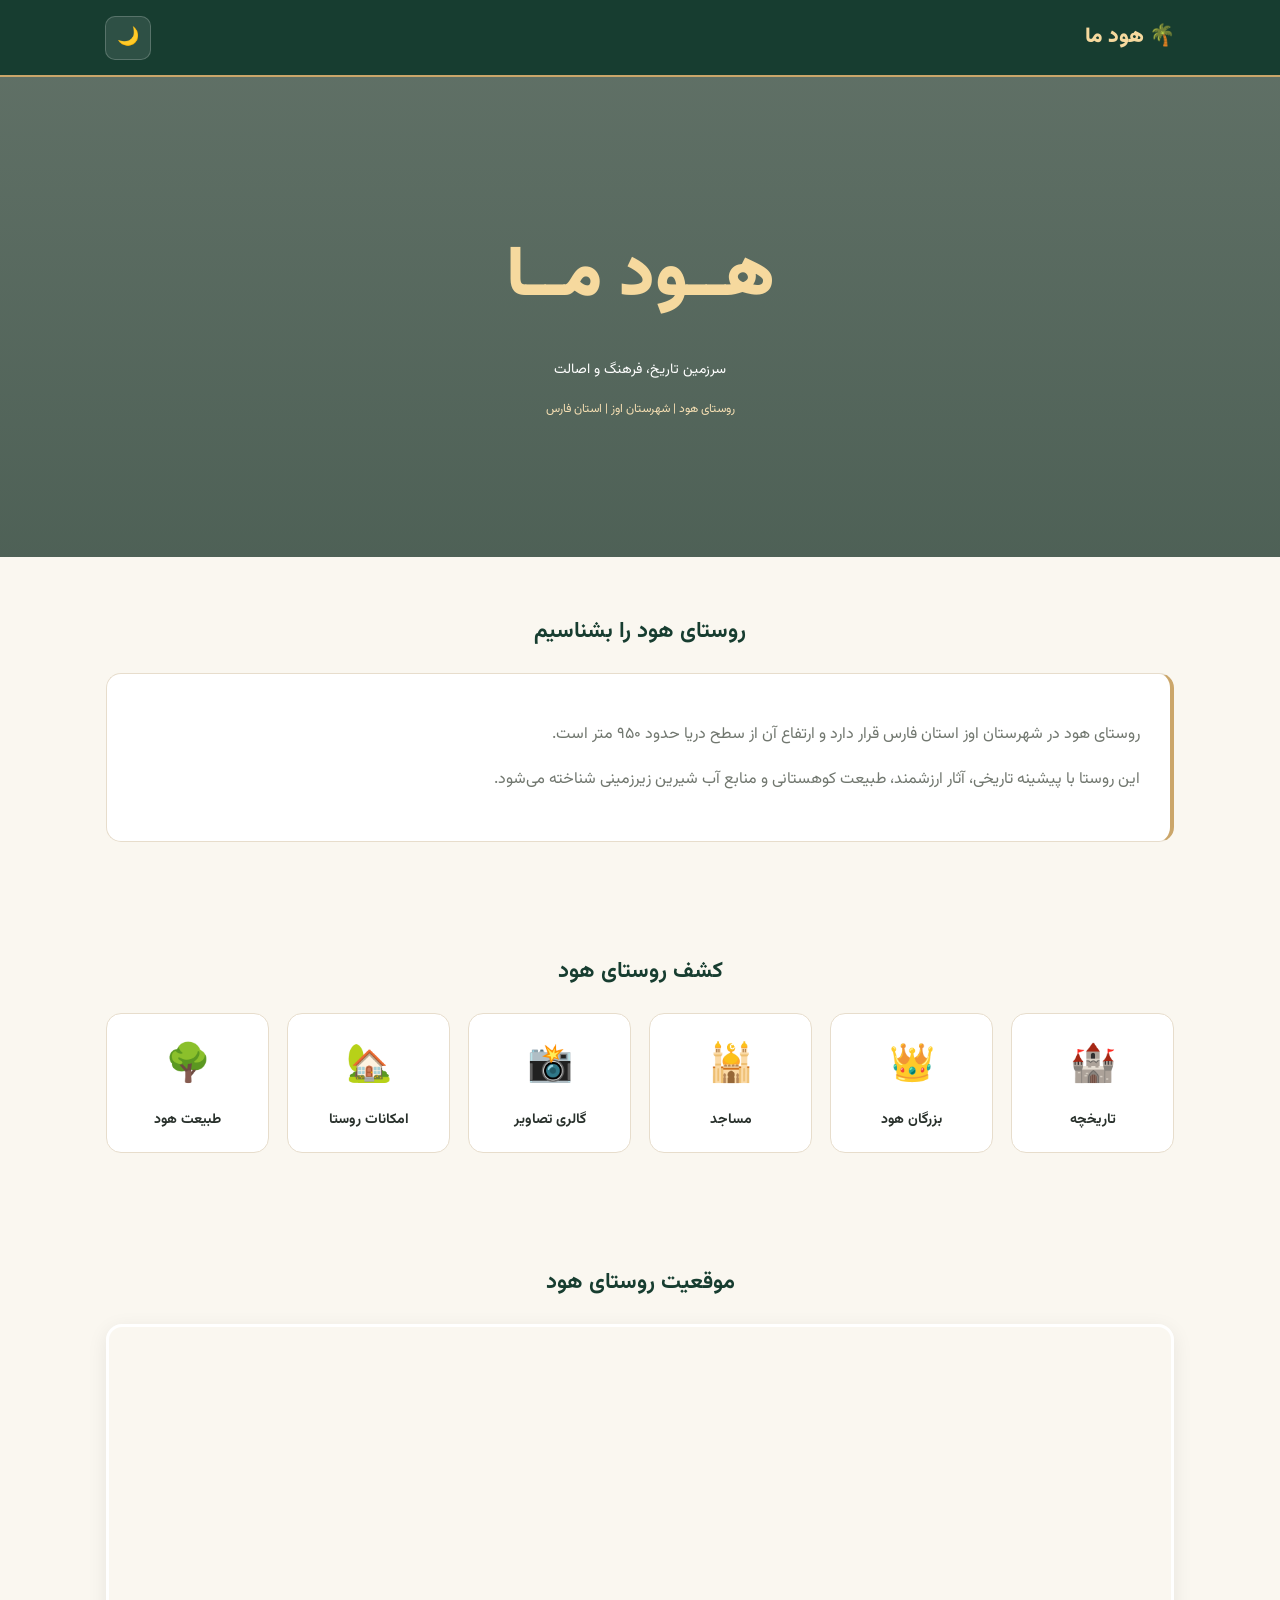
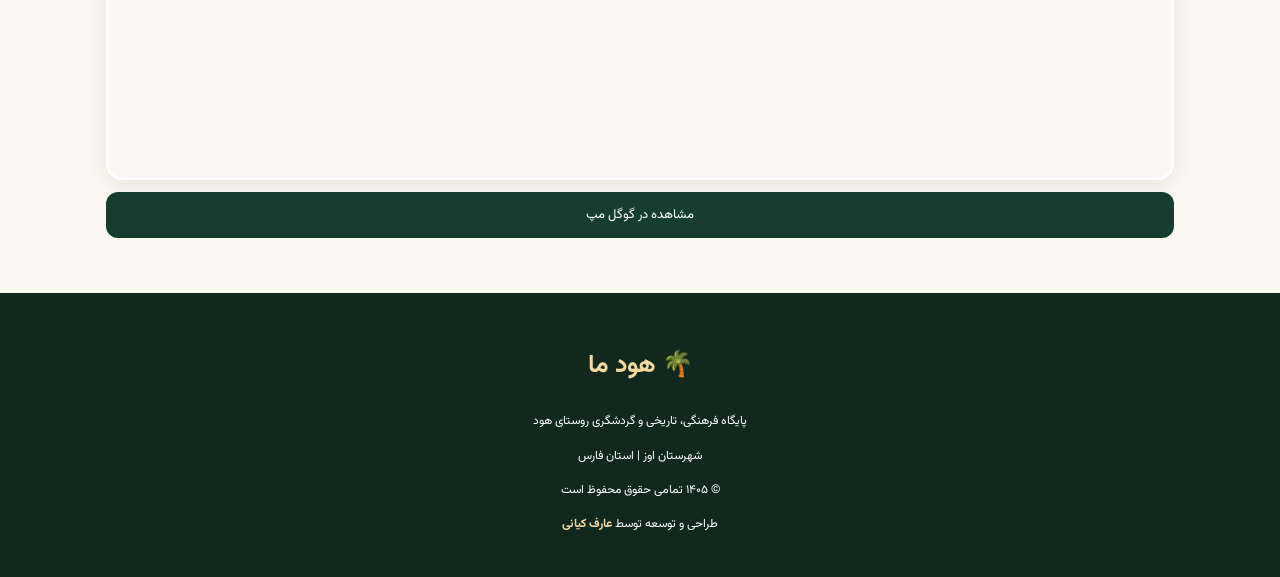
==== commit 2ab5c967: "Update index.html" ====
--- a/index.html
+++ b/index.html
@@ -223,4 +223,358 @@
 
 footer h2 {
   color: #f6d99e;
-  font-size: 
+  font-size: 25px;
+}
+
+footer p {
+  font-size: 12px;
+}
+
+footer strong {
+  color: #f6d99e;
+}
+
+/* MOBILE BOTTOM NAV */
+
+.bottom-nav {
+  position: fixed;
+  bottom: 0;
+  right: 0;
+  left: 0;
+  height: calc(70px + env(safe-area-inset-bottom));
+  background: #ffffff;
+  border-top: 1px solid #e5e5e5;
+  display: grid;
+  grid-template-columns: repeat(5,1fr);
+  z-index: 1000;
+  box-shadow: 0 -4px 20px rgba(0,0,0,.08);
+  padding-bottom: env(safe-area-inset-bottom);
+}
+
+.bottom-nav a {
+  display: flex;
+  flex-direction: column;
+  align-items: center;
+  justify-content: center;
+  gap: 3px;
+  color: #777;
+  font-size: 10px;
+  min-width: 0;
+}
+
+.bottom-nav .nav-icon {
+  font-size: 23px;
+}
+
+.bottom-nav a.active {
+  color: var(--green);
+  font-weight: 800;
+}
+
+.dark .bottom-nav {
+  background: #20382c;
+  border-color: #385346;
+}
+
+.dark .bottom-nav a {
+  color: #d3d9d0;
+}
+
+.dark .bottom-nav a.active {
+  color: #f6d99e;
+}
+
+/* DESKTOP */
+
+@media(min-width:768px) {
+
+  body {
+    padding-bottom: 0;
+  }
+
+  .header-inner {
+    max-width: 1100px;
+    margin: auto;
+    height: 75px;
+  }
+
+  .hero {
+    height: 480px;
+  }
+
+  .hero h1 {
+    font-size: 70px;
+  }
+
+  .section {
+    padding: 55px 0;
+  }
+
+  .quick-grid {
+    grid-template-columns: repeat(6,1fr);
+    gap: 18px;
+  }
+
+  .quick-card {
+    min-height: 140px;
+  }
+
+  .quick-icon {
+    font-size: 37px;
+  }
+
+  .quick-card span:last-child {
+    font-size: 14px;
+  }
+
+  .intro-card {
+    font-size: 16px;
+    padding: 30px;
+  }
+
+  .map-box iframe {
+    height: 450px;
+  }
+
+  .bottom-nav {
+    display: none;
+  }
+}
+
+</style>
+</head>
+
+<body>
+
+<header class="header">
+
+<div class="header-inner">
+
+<a href="index.html" class="brand">
+🌴 هود ما
+</a>
+
+<button id="themeToggle" class="theme-button" aria-label="تغییر حالت شب و روز">
+🌙
+</button>
+
+</div>
+
+</header>
+
+
+<!-- HERO -->
+
+<section class="hero">
+
+<div>
+
+<h1>هــود مــا</h1>
+
+<p>سرزمین تاریخ، فرهنگ و اصالت</p>
+
+<div class="hero-location">
+روستای هود | شهرستان اوز | استان فارس
+</div>
+
+</div>
+
+</section>
+
+
+<!-- INTRO -->
+
+<section class="section">
+
+<div class="container">
+
+<h2 class="section-title">
+روستای هود را بشناسیم
+</h2>
+
+<div class="intro-card">
+
+<p>
+روستای هود در شهرستان اوز استان فارس قرار دارد
+و ارتفاع آن از سطح دریا حدود ۹۵۰ متر است.
+</p>
+
+<p>
+این روستا با پیشینه تاریخی، آثار ارزشمند،
+طبیعت کوهستانی و منابع آب شیرین زیرزمینی
+شناخته می‌شود.
+</p>
+
+</div>
+
+</div>
+
+</section>
+
+
+<!-- QUICK ACCESS -->
+
+<section class="section">
+
+<div class="container">
+
+<h2 class="section-title">
+کشف روستای هود
+</h2>
+
+<div class="quick-grid">
+
+<a href="history.html" class="quick-card">
+<span class="quick-icon">🏰</span>
+<span>تاریخچه</span>
+</a>
+
+<a href="elders.html" class="quick-card">
+<span class="quick-icon">👑</span>
+<span>بزرگان هود</span>
+</a>
+
+<a href="mosques.html" class="quick-card">
+<span class="quick-icon">🕌</span>
+<span>مساجد</span>
+</a>
+
+<a href="gallery.html" class="quick-card">
+<span class="quick-icon">📸</span>
+<span>گالری تصاویر</span>
+</a>
+
+<a href="facilities.html" class="quick-card">
+<span class="quick-icon">🏡</span>
+<span>امکانات روستا</span>
+</a>
+
+<a href="nature.html" class="quick-card">
+<span class="quick-icon">🌳</span>
+<span>طبیعت هود</span>
+</a>
+
+</div>
+
+</div>
+
+</section>
+
+
+<!-- MAP -->
+
+<section class="section" id="map">
+
+<div class="container">
+
+<h2 class="section-title">
+موقعیت روستای هود
+</h2>
+
+<div class="map-box">
+
+<iframe
+src="https://maps.google.com/maps?q=27.963139,53.666582&z=12&output=embed"
+loading="lazy"
+allowfullscreen
+referrerpolicy="strict-origin-when-cross-origin"
+title="نقشه روستای هود">
+</iframe>
+
+</div>
+
+<a
+href="https://www.google.com/maps/search/?api=1&query=27.963139%2C53.666582"
+target="_blank"
+rel="noopener noreferrer"
+class="map-link">
+مشاهده در گوگل مپ
+</a>
+
+</div>
+
+</section>
+
+
+<!-- FOOTER -->
+
+<footer>
+
+<h2>🌴 هود ما</h2>
+
+<p>پایگاه فرهنگی، تاریخی و گردشگری روستای هود</p>
+
+<p>شهرستان اوز | استان فارس</p>
+
+<p>© ۱۴۰۵ تمامی حقوق محفوظ است</p>
+
+<p>
+طراحی و توسعه توسط
+<strong>عارف کیانی</strong>
+</p>
+
+</footer>
+
+
+<!-- BOTTOM NAV -->
+
+<nav class="bottom-nav" aria-label="منوی اصلی موبایل">
+
+<a href="index.html" class="active">
+<span class="nav-icon">⌂</span>
+<span>خانه</span>
+</a>
+
+<a href="history.html">
+<span class="nav-icon">🏰</span>
+<span>تاریخچه</span>
+</a>
+
+<a href="elders.html">
+<span class="nav-icon">👑</span>
+<span>بزرگان</span>
+</a>
+
+<a href="mosques.html">
+<span class="nav-icon">🕌</span>
+<span>مساجد</span>
+</a>
+
+<a href="gallery.html">
+<span class="nav-icon">▧</span>
+<span>تصاویر</span>
+</a>
+
+</nav>
+
+
+<script>
+
+const themeToggle = document.getElementById("themeToggle");
+
+try {
+  if (localStorage.getItem("hood-theme") === "dark") {
+    document.body.classList.add("dark");
+    themeToggle.textContent = "☀️";
+  }
+} catch (error) {}
+
+themeToggle.addEventListener("click", () => {
+
+  const isDark = document.body.classList.toggle("dark");
+
+  themeToggle.textContent = isDark ? "☀️" : "🌙";
+
+  try {
+    localStorage.setItem(
+      "hood-theme",
+      isDark ? "dark" : "light"
+    );
+  } catch (error) {}
+
+});
+
+</script>
+
+</body>
+</html>
